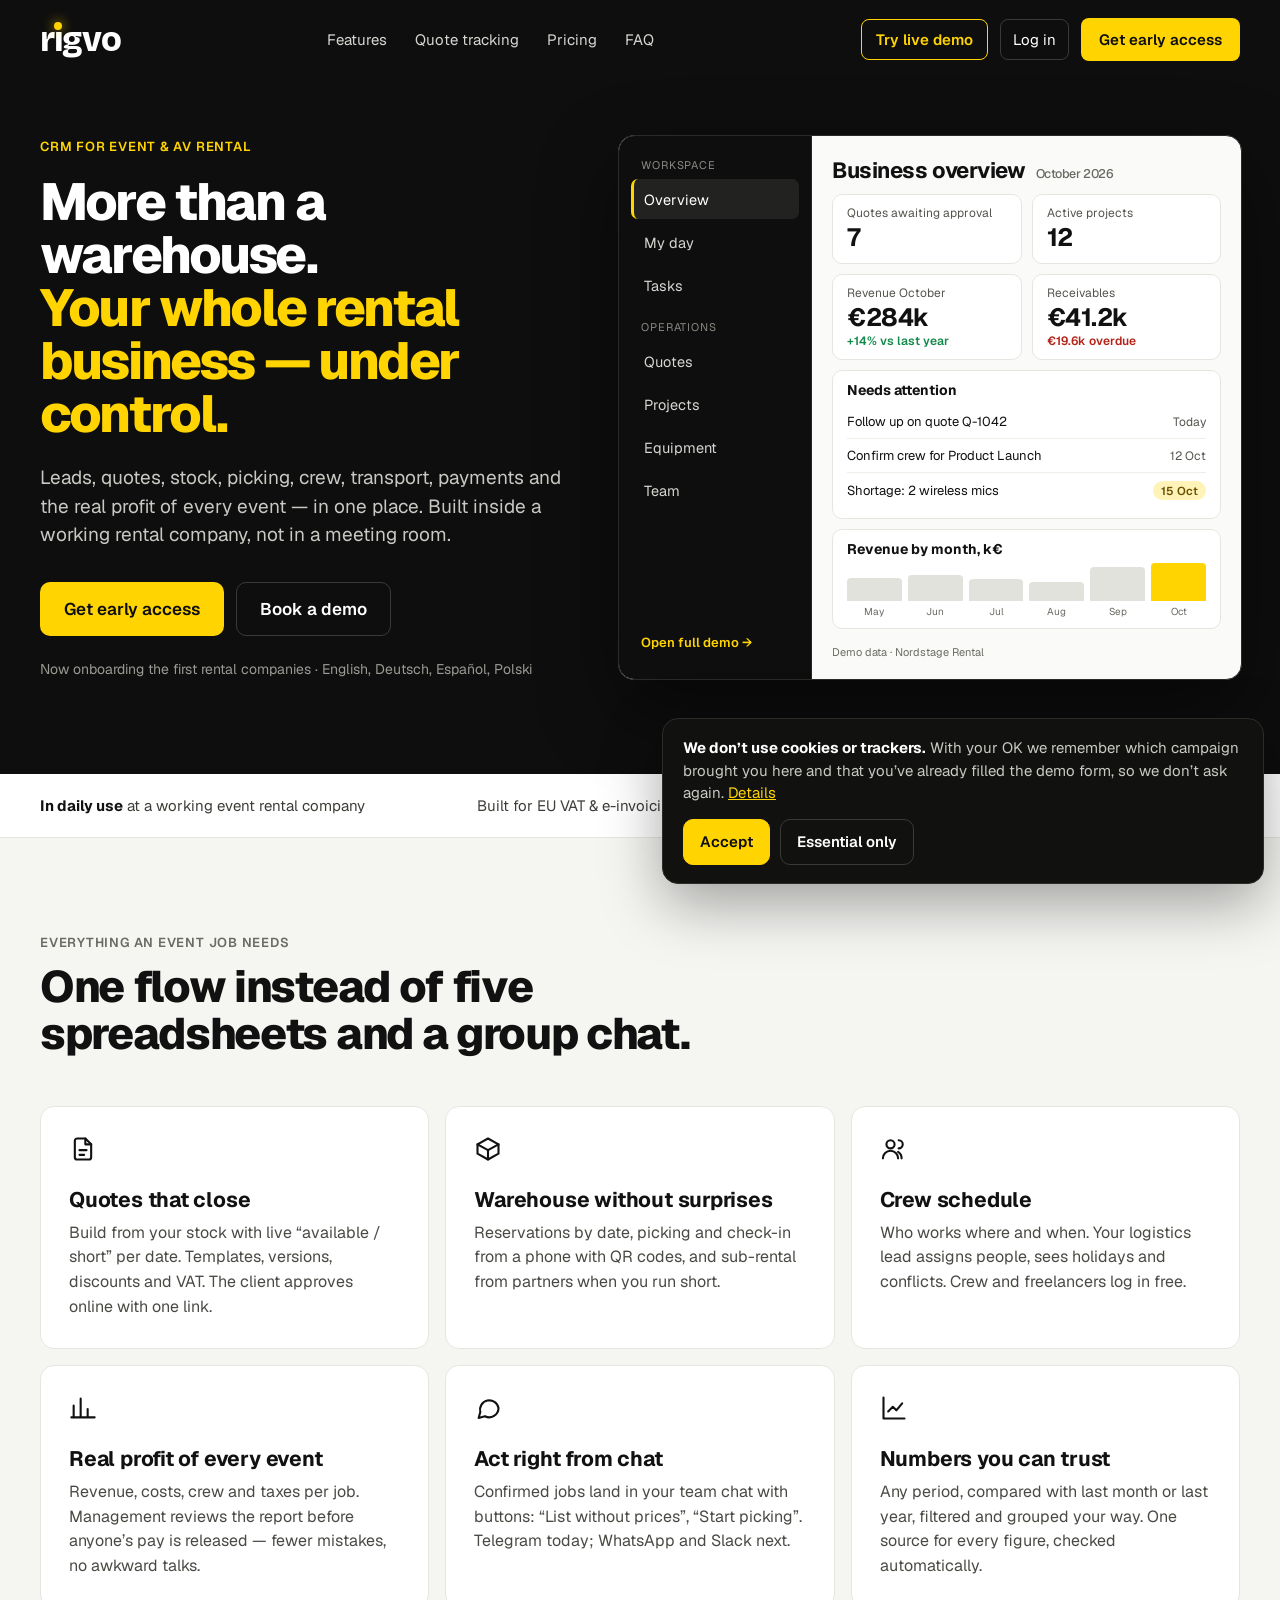
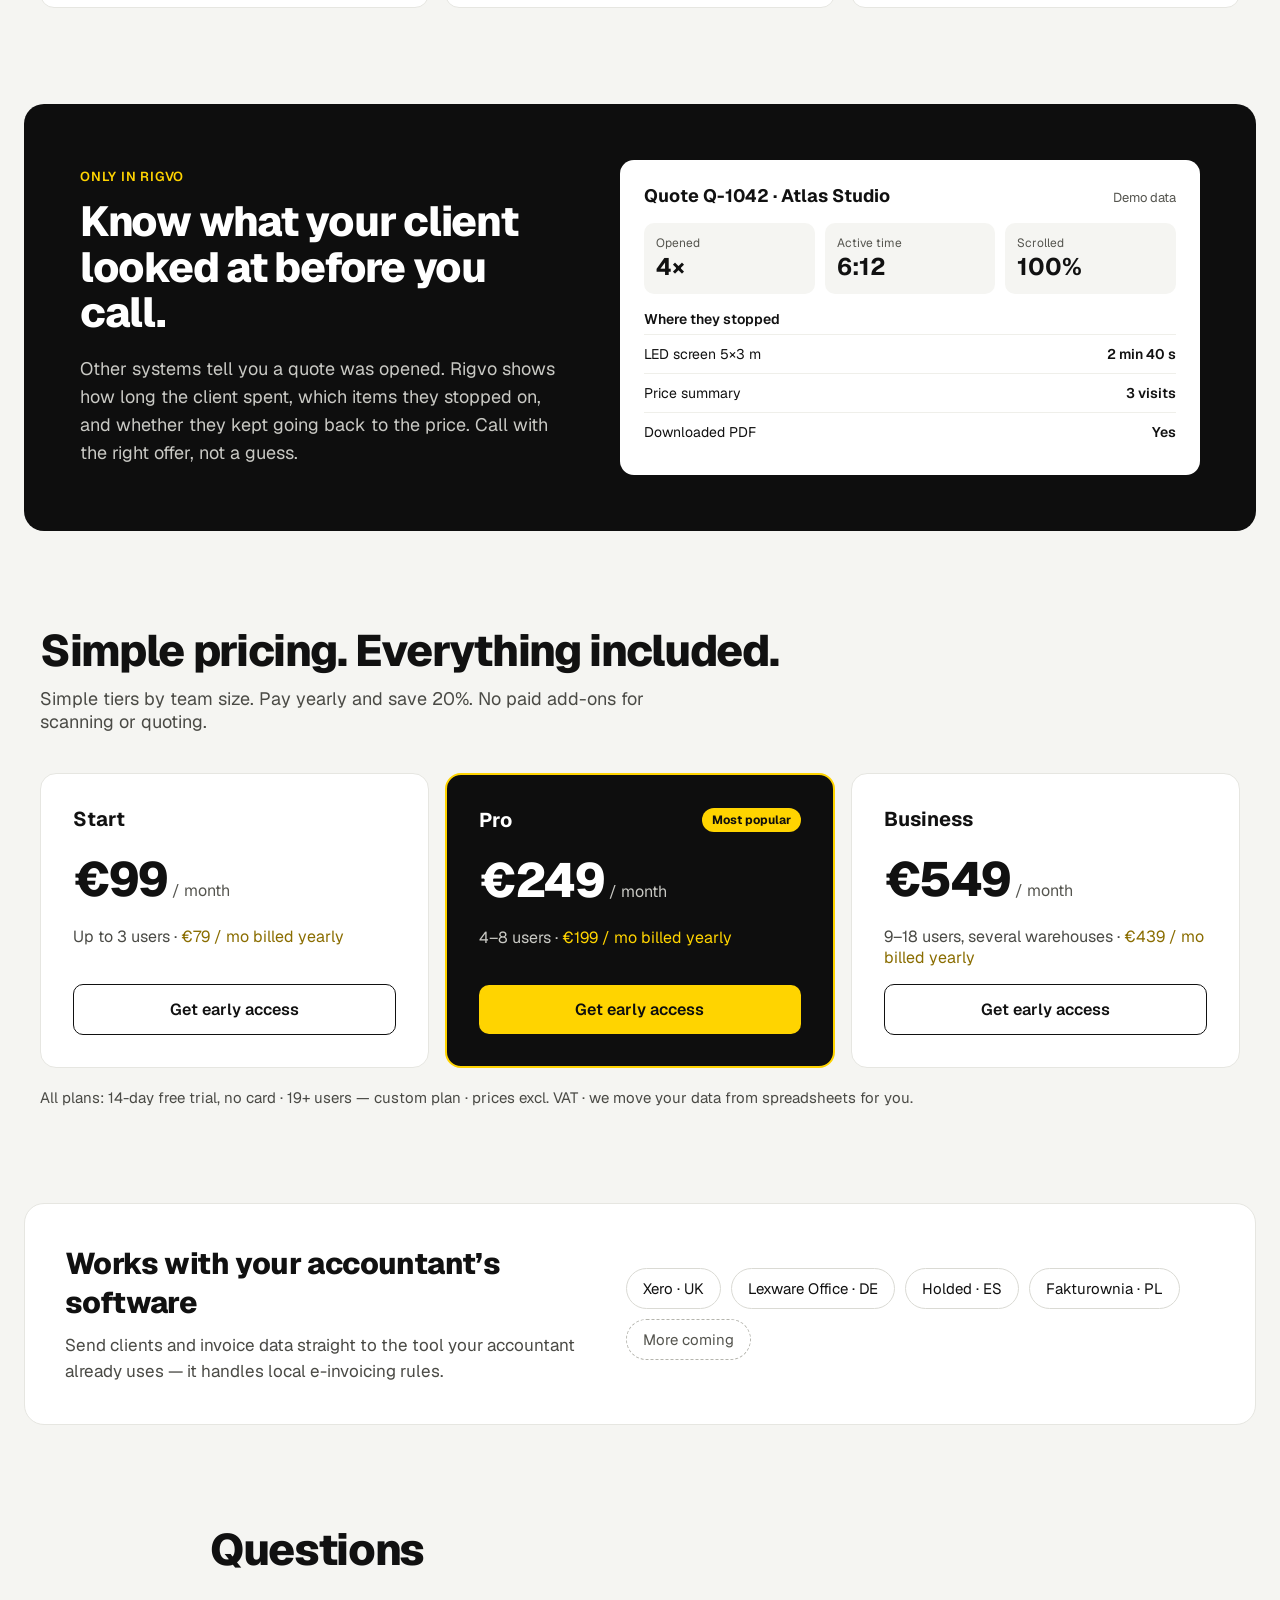
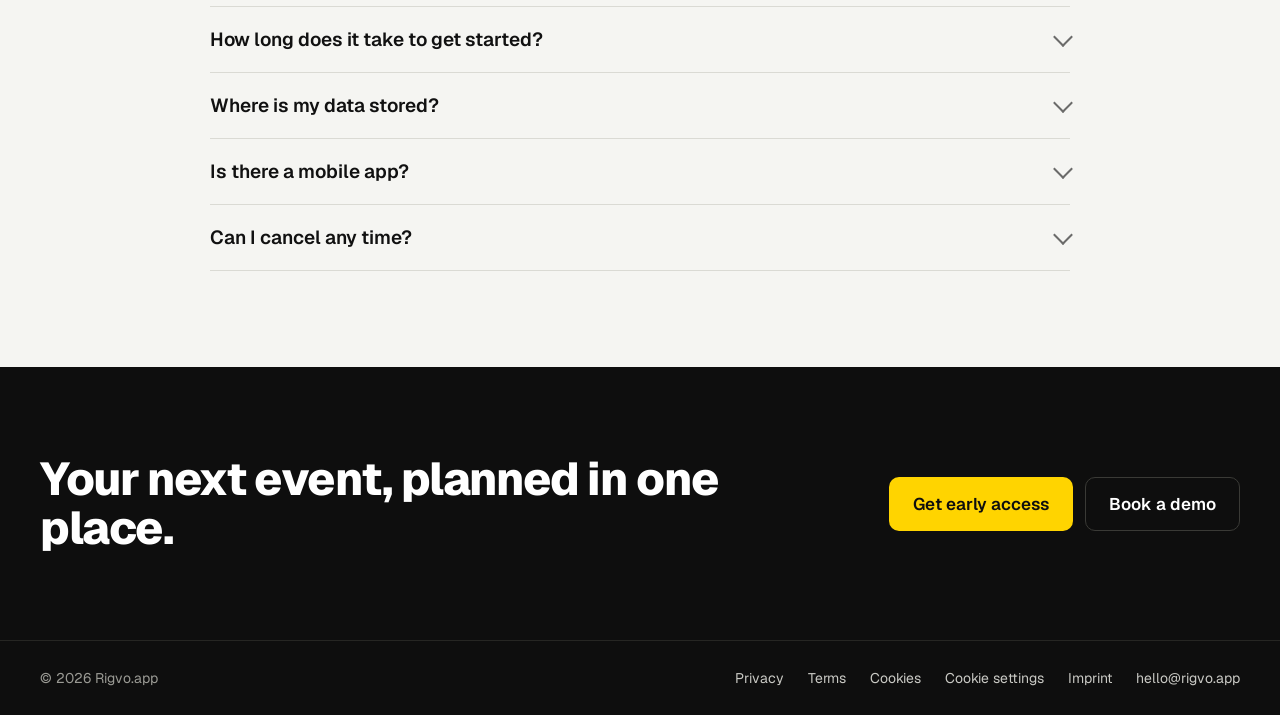
==== index.html @ 5f2023d7 "Demo gate with lead capture, internal sales CRM (/admin), cookie banner, Terms, Privacy, Cookie poli" ====
<!doctype html>
<html lang="en">
<head>
<meta charset="utf-8">
<meta name="viewport" content="width=device-width, initial-scale=1">
<title>Rigvo — more than a warehouse</title>
<link rel="icon" href="favicon.svg" type="image/svg+xml">
<link rel="stylesheet" href="brand.css">
<meta name="description" content="Rigvo — more than a warehouse. CRM for event &amp; AV rental: quotes, stock, picking, crew, transport and the real profit of every event.">
<meta property="og:title" content="Rigvo — more than a warehouse">
<meta property="og:description" content="CRM for event &amp; AV rental companies in Europe. EN · DE · ES · PL.">
<style>body{margin:0;background:#F5F5F2}a{color:#111}html{scroll-behavior:smooth}
@media (max-width:640px){h1{font-size:40px!important}h2{font-size:32px!important}#tracking>div{padding:28px!important}}</style>
<style>
.mk-wrap{flex:1 1 520px;min-width:0;position:relative;height:600px}
@media (min-width:1060px){.mk-wrap{height:auto}.mk-wrap .mk{position:absolute;inset:0}}
.mk{background:#FAFAF8;color:#111;border-radius:16px;overflow:hidden;display:flex;width:100%;height:100%;box-shadow:0 30px 80px rgba(0,0,0,.45);border:1px solid #2A2A27;font-size:14px}
.mk-side{background:#0E0E0E;color:#D6D6D2;width:168px;flex:0 0 168px;padding:18px 12px;display:flex;flex-direction:column;gap:3px;border-right:1px solid #262623}
.mk-h{font-size:11px;color:#8A8A84;letter-spacing:.08em;padding:12px 10px 4px}.mk-h:first-child{padding-top:4px}
.mk-side button{font:inherit;font-size:14.5px;text-align:left;background:none;color:#D6D6D2;border:0;border-left:3px solid transparent;border-radius:7px;padding:10px 10px;cursor:pointer;min-height:40px}
.mk-side button:hover{background:#1A1A18;color:#fff}
.mk-side button.on{background:#222220;color:#fff;border-left-color:#FFD400}
.mk-side button:focus-visible{outline:2px solid #FFD400;outline-offset:1px}
.mk-full{margin-top:auto;color:#FFD400;text-decoration:none;font-size:13px;font-weight:600;padding:10px}
.mk-main{flex:1 1 auto;min-width:0;padding:20px;overflow-y:auto;display:flex;flex-direction:column;gap:10px;animation:mkin .18s ease}
@keyframes mkin{from{opacity:.4;transform:translateY(3px)}to{opacity:1;transform:none}}
.mk-t{font-size:22px;font-weight:700;letter-spacing:-.02em;display:flex;align-items:baseline;gap:10px;flex-wrap:wrap}.mk-t small{font-size:12.5px;font-weight:500;color:#6A6A64}
.mk-g{display:grid;grid-template-columns:repeat(2,minmax(0,1fr));gap:10px}
.mk-c{background:#fff;border:1px solid #E6E6E1;border-radius:10px;padding:10px 14px}
.mk-k{font-size:12px;color:#55554F}.mk-v{font-size:25px;font-weight:700;letter-spacing:-.02em}.mk-d{font-size:12px;font-weight:600}.up{color:#138A4C}.dn{color:#B42318}
.mk-c h4{margin:0 0 6px;font-size:14px}
.mk-r{display:flex;justify-content:space-between;align-items:center;gap:10px;padding:8px 0;border-top:1px solid #EFEFEA;font-size:13px}.mk-r:first-of-type{border-top:0}
.mk-r .m{color:#55554F;font-size:12px}
.mk-p{display:inline-block;font-size:11.5px;font-weight:600;border-radius:999px;padding:2px 8px;white-space:nowrap}
.p-y{background:#FFF3B8;color:#6B5200}.p-g{background:#E3F5EA;color:#116B3B}.p-r{background:#FDE7E5;color:#A3241A}.p-b{background:#E7EEFC;color:#244BA6}.p-n{background:#EFEFEA;color:#4A4A45}
.mk-btn{font:inherit;font-size:12.5px;font-weight:600;border:1px solid #D2D2CB;background:#fff;border-radius:7px;padding:6px 10px;cursor:pointer;white-space:nowrap;min-height:32px}
.mk-btn.pri{background:#FFD400;border-color:#FFD400}.mk-btn.done{background:#E3F5EA;border-color:#BFE6CF;color:#116B3B;cursor:default}
.bar{height:6px;border-radius:6px;background:#EFEFEA;overflow:hidden;width:90px;flex:none}.bar i{display:block;height:100%;border-radius:6px}
.chart{display:flex;align-items:flex-end;gap:6px;height:52px;padding-top:2px}.chart div{flex:1;display:flex;flex-direction:column;align-items:center;gap:4px;font-size:10px;color:#6A6A64}.chart b{display:block;width:100%;border-radius:4px 4px 0 0;background:#E2E2DC}.chart div:last-child b{background:#FFD400}
.live{display:flex;gap:8px;align-items:center;background:#FFF8D6;border:1px solid #F0DA7A;border-radius:10px;padding:10px 12px;font-size:13px}.live i{width:8px;height:8px;border-radius:50%;background:#138A4C;flex:none;box-shadow:0 0 0 4px rgba(19,138,76,.15)}
.mk-note{margin-top:auto;font-size:11px;color:#6A6A64}
@media (max-width:640px){.mk-wrap{height:640px}.mk{flex-direction:column}.mk-side{width:auto;flex:none;flex-direction:row;overflow-x:auto;padding:10px;gap:4px;border-right:0;border-bottom:1px solid #262623}.mk-h{display:none}.mk-side button{flex:none;border-left:0;border-bottom:3px solid transparent;border-radius:7px}.mk-side button.on{border-bottom-color:#FFD400}.mk-full{margin:0;flex:none;align-self:center;white-space:nowrap}.mk-main{padding:16px}.mk-g{grid-template-columns:1fr 1fr}}
</style>
<style>
summary{list-style:none;display:flex;justify-content:space-between;align-items:center;gap:16px}
summary::-webkit-details-marker{display:none}
summary::after{content:"";flex:none;width:12px;height:12px;border-right:2px solid currentColor;border-bottom:2px solid currentColor;transform:translateY(-3px) rotate(45deg);transition:transform .26s cubic-bezier(.2,.8,.2,1);opacity:.6}
details[open]>summary::after{transform:translateY(2px) rotate(225deg)}
.dc{overflow:hidden}
@media (prefers-reduced-motion:reduce){summary::after{transition:none}}
</style>
</head>
<body>

<div style="font-family: 'Geist', system-ui, sans-serif; color: #111111; background: #F5F5F2; width: 100%">

<!-- NAV -->
<header style="background: #0E0E0E; color: #FFFFFF">
<div style="max-width: 1200px; margin: 0 auto; padding: 18px 24px; display: flex; flex-wrap: wrap; align-items: center; justify-content: space-between; gap: 16px">
<a href="#top" aria-label="Rigvo — home" style="display: flex; align-items: center; gap: 10px; color: #FFFFFF; text-decoration: none">
<span class="rv-logo" style="font-size: 34px" aria-label="Rigvo">r<span class="rv-i">ı<span class="rv-dot"></span></span>gvo</span>
</a>
<nav aria-label="Main" style="display: flex; flex-wrap: wrap; align-items: center; gap: 28px; font-size: 15px">
<a href="#features" style="color: #D6D6D2; text-decoration: none">Features</a>
<a href="#tracking" style="color: #D6D6D2; text-decoration: none">Quote tracking</a>
<a href="#pricing" style="color: #D6D6D2; text-decoration: none">Pricing</a>
<a href="#faq" style="color: #D6D6D2; text-decoration: none">FAQ</a>
</nav>
<div style="display: flex; align-items: center; gap: 12px">
<a href="demo.html" data-gate style="color: #FFD400; text-decoration: none; font-size: 15px; font-weight: 600; padding: 10px 14px; border: 1px solid #FFD400; border-radius: 8px">Try live demo</a>
<a href="login.html" style="color: #FFFFFF; text-decoration: none; font-size: 15px; padding: 10px 12px; border: 1px solid #3A3A36; border-radius: 8px">Log in</a>
<a href="signup.html" style="background: #FFD400; color: #0E0E0E; text-decoration: none; font-weight: 600; font-size: 15px; padding: 12px 18px; border-radius: 8px">Get early access</a>
</div>
</div>
</header>

<!-- HERO -->
<section id="top" style="background: #0E0E0E; color: #FFFFFF; padding: 56px 24px 96px">
<div style="max-width: 1200px; margin: 0 auto; display: flex; flex-wrap: wrap; gap: 56px; align-items: stretch">
<div style="flex: 1 1 420px; min-width: 0">
<p style="margin: 0 0 20px; display: inline-block; font-size: 13px; font-weight: 600; letter-spacing: 0.06em; text-transform: uppercase; color: #FFD400">CRM for event &amp; AV rental</p>
<h1 style="margin: 0 0 24px; font-size: clamp(38px, 5vw, 52px); line-height: 1.02; letter-spacing: -0.035em; font-weight: 800">More than a warehouse.<br><span style="color: #FFD400">Your whole rental business — under control.</span></h1>
<p style="margin: 0 0 32px; font-size: 19px; line-height: 1.5; color: #C9C9C4; max-width: 540px">Leads, quotes, stock, picking, crew, transport, payments and the real profit of every event — in one place. Built inside a working rental company, not in a meeting room.</p>
<div style="display: flex; flex-wrap: wrap; gap: 12px; margin-bottom: 24px">
<a href="signup.html" style="background: #FFD400; color: #0E0E0E; text-decoration: none; font-weight: 600; font-size: 17px; padding: 16px 24px; border-radius: 10px">Get early access</a>
<a href="#demo" data-modal="demo" style="color: #FFFFFF; text-decoration: none; font-weight: 600; font-size: 17px; padding: 15px 23px; border-radius: 10px; border: 1px solid #3A3A36">Book a demo</a>
</div>
<p style="margin: 0; font-size: 14px; color: #9A9A94">Now onboarding the first rental companies · English, Deutsch, Español, Polski</p>
</div>

<!-- product mockup (interactive mini demo) -->
<div class="mk-wrap">
<div class="mk" id="mk">
<nav class="mk-side" aria-label="Demo sections">
<div class="mk-h">WORKSPACE</div>
<button type="button" data-mk="overview" class="on">Overview</button>
<button type="button" data-mk="day">My day</button>
<button type="button" data-mk="tasks">Tasks</button>
<div class="mk-h">OPERATIONS</div>
<button type="button" data-mk="quotes">Quotes</button>
<button type="button" data-mk="projects">Projects</button>
<button type="button" data-mk="equipment">Equipment</button>
<button type="button" data-mk="team">Team</button>
<a class="mk-full" href="demo.html" data-gate>Open full demo →</a>
</nav>
<div class="mk-main" id="mkMain" aria-live="polite"></div>
</div>
</div>
</div>
</section>

<!-- PROOF STRIP -->
<section style="border-bottom: 1px solid #E6E6E1; background: #FFFFFF">
<div style="max-width: 1200px; margin: 0 auto; padding: 22px 24px; display: flex; flex-wrap: wrap; gap: 12px 40px; align-items: center; justify-content: space-between; font-size: 15px; color: #3D3D38">
<span><strong style="color: #111111">In daily use</strong> at a working event rental company</span>
<span>Built for EU VAT &amp; e-invoicing</span>
<span>GDPR-ready</span>
<span>Works on phone, tablet and desktop</span>
</div>
</section>

<!-- FEATURES -->
<section id="features" style="padding: 96px 24px">
<div style="max-width: 1200px; margin: 0 auto">
<p style="margin: 0 0 12px; font-size: 13px; font-weight: 600; letter-spacing: 0.06em; text-transform: uppercase; color: #6B6B64">Everything an event job needs</p>
<h2 style="margin: 0 0 48px; font-size: 44px; line-height: 1.08; letter-spacing: -0.03em; font-weight: 800; max-width: 760px">One flow instead of five spreadsheets and a group chat.</h2>
<div style="display: grid; grid-template-columns: repeat(auto-fit, minmax(300px, 1fr)); gap: 16px">

<div style="background: #FFFFFF; border: 1px solid #E6E6E1; border-radius: 14px; padding: 28px">
<svg width="28" height="28" viewBox="0 0 24 24" fill="none" stroke="#111111" stroke-width="1.8" stroke-linecap="round" stroke-linejoin="round" aria-hidden="true"><path d="M14 3H7a2 2 0 0 0-2 2v14a2 2 0 0 0 2 2h10a2 2 0 0 0 2-2V8z"></path><path d="M14 3v5h5"></path><path d="M9 13h6M9 17h4"></path></svg>
<h3 style="margin: 18px 0 8px; font-size: 21px; letter-spacing: -0.01em">Quotes that close</h3>
<p style="margin: 0; font-size: 16px; line-height: 1.55; color: #4A4A45">Build from your stock with live “available / short” per date. Templates, versions, discounts and VAT. The client approves online with one link.</p>
</div>

<div style="background: #FFFFFF; border: 1px solid #E6E6E1; border-radius: 14px; padding: 28px">
<svg width="28" height="28" viewBox="0 0 24 24" fill="none" stroke="#111111" stroke-width="1.8" stroke-linecap="round" stroke-linejoin="round" aria-hidden="true"><path d="M21 8l-9-5-9 5 9 5 9-5z"></path><path d="M3 8v8l9 5 9-5V8"></path><path d="M12 13v8"></path></svg>
<h3 style="margin: 18px 0 8px; font-size: 21px; letter-spacing: -0.01em">Warehouse without surprises</h3>
<p style="margin: 0; font-size: 16px; line-height: 1.55; color: #4A4A45">Reservations by date, picking and check-in from a phone with QR codes, and sub-rental from partners when you run short.</p>
</div>

<div style="background: #FFFFFF; border: 1px solid #E6E6E1; border-radius: 14px; padding: 28px">
<svg width="28" height="28" viewBox="0 0 24 24" fill="none" stroke="#111111" stroke-width="1.8" stroke-linecap="round" stroke-linejoin="round" aria-hidden="true"><circle cx="9" cy="8" r="3.5"></circle><path d="M2.5 20a6.5 6.5 0 0 1 13 0"></path><path d="M16 4.5a3.5 3.5 0 0 1 0 7M18.5 20a6.5 6.5 0 0 0-3-5.5"></path></svg>
<h3 style="margin: 18px 0 8px; font-size: 21px; letter-spacing: -0.01em">Crew schedule</h3>
<p style="margin: 0; font-size: 16px; line-height: 1.55; color: #4A4A45">Who works where and when. Your logistics lead assigns people, sees holidays and conflicts. Crew and freelancers log in free.</p>
</div>

<div style="background: #FFFFFF; border: 1px solid #E6E6E1; border-radius: 14px; padding: 28px">
<svg width="28" height="28" viewBox="0 0 24 24" fill="none" stroke="#111111" stroke-width="1.8" stroke-linecap="round" stroke-linejoin="round" aria-hidden="true"><path d="M4 20V10M10 20V4M16 20v-7M22 20H2"></path></svg>
<h3 style="margin: 18px 0 8px; font-size: 21px; letter-spacing: -0.01em">Real profit of every event</h3>
<p style="margin: 0; font-size: 16px; line-height: 1.55; color: #4A4A45">Revenue, costs, crew and taxes per job. Management reviews the report before anyone’s pay is released — fewer mistakes, no awkward talks.</p>
</div>

<div style="background: #FFFFFF; border: 1px solid #E6E6E1; border-radius: 14px; padding: 28px">
<svg width="28" height="28" viewBox="0 0 24 24" fill="none" stroke="#111111" stroke-width="1.8" stroke-linecap="round" stroke-linejoin="round" aria-hidden="true"><path d="M21 12a8 8 0 0 1-11.6 7.1L4 20.5l1.4-5A8 8 0 1 1 21 12z"></path></svg>
<h3 style="margin: 18px 0 8px; font-size: 21px; letter-spacing: -0.01em">Act right from chat</h3>
<p style="margin: 0; font-size: 16px; line-height: 1.55; color: #4A4A45">Confirmed jobs land in your team chat with buttons: “List without prices”, “Start picking”. Telegram today; WhatsApp and Slack next.</p>
</div>

<div style="background: #FFFFFF; border: 1px solid #E6E6E1; border-radius: 14px; padding: 28px">
<svg width="28" height="28" viewBox="0 0 24 24" fill="none" stroke="#111111" stroke-width="1.8" stroke-linecap="round" stroke-linejoin="round" aria-hidden="true"><path d="M3 3v18h18"></path><path d="M7 15l4-4 3 3 5-6"></path></svg>
<h3 style="margin: 18px 0 8px; font-size: 21px; letter-spacing: -0.01em">Numbers you can trust</h3>
<p style="margin: 0; font-size: 16px; line-height: 1.55; color: #4A4A45">Any period, compared with last month or last year, filtered and grouped your way. One source for every figure, checked automatically.</p>
</div>

</div>
</div>
</section>

<!-- TRACKING SPOTLIGHT -->
<section id="tracking" style="padding: 0 24px 96px">
<div style="max-width: 1200px; margin: 0 auto; background: #0E0E0E; color: #FFFFFF; border-radius: 20px; padding: 56px; display: flex; flex-wrap: wrap; gap: 48px; align-items: center">
<div style="flex: 1 1 380px; min-width: 0">
<p style="margin: 0 0 14px; font-size: 13px; font-weight: 600; letter-spacing: 0.06em; text-transform: uppercase; color: #FFD400">Only in Rigvo</p>
<h2 style="margin: 0 0 20px; font-size: 42px; line-height: 1.08; letter-spacing: -0.03em; font-weight: 800">Know what your client looked at before you call.</h2>
<p style="margin: 0; font-size: 18px; line-height: 1.55; color: #C9C9C4">Other systems tell you a quote was opened. Rigvo shows how long the client spent, which items they stopped on, and whether they kept going back to the price. Call with the right offer, not a guess.</p>
</div>
<div style="flex: 1 1 420px; min-width: 0; background: #FFFFFF; color: #111111; border-radius: 14px; padding: 24px">
<div style="display: flex; justify-content: space-between; align-items: baseline; gap: 12px; margin-bottom: 16px; flex-wrap: wrap">
<div style="font-weight: 700; font-size: 18px">Quote Q-1042 · Atlas Studio</div>
<div style="font-size: 13px; color: #55554F">Demo data</div>
</div>
<div style="display: grid; grid-template-columns: repeat(3, minmax(0, 1fr)); gap: 10px; margin-bottom: 16px">
<div style="background: #F5F5F2; border-radius: 10px; padding: 12px"><div style="font-size: 12px; color: #55554F">Opened</div><div style="font-size: 24px; font-weight: 700">4×</div></div>
<div style="background: #F5F5F2; border-radius: 10px; padding: 12px"><div style="font-size: 12px; color: #55554F">Active time</div><div style="font-size: 24px; font-weight: 700">6:12</div></div>
<div style="background: #F5F5F2; border-radius: 10px; padding: 12px"><div style="font-size: 12px; color: #55554F">Scrolled</div><div style="font-size: 24px; font-weight: 700">100%</div></div>
</div>
<div style="font-size: 14px; font-weight: 600; margin-bottom: 6px">Where they stopped</div>
<div style="display: flex; justify-content: space-between; gap: 8px; padding: 10px 0; border-top: 1px solid #EFEFEA; font-size: 14px"><span>LED screen 5×3 m</span><span style="font-weight: 600">2 min 40 s</span></div>
<div style="display: flex; justify-content: space-between; gap: 8px; padding: 10px 0; border-top: 1px solid #EFEFEA; font-size: 14px"><span>Price summary</span><span style="font-weight: 600">3 visits</span></div>
<div style="display: flex; justify-content: space-between; gap: 8px; padding: 10px 0; border-top: 1px solid #EFEFEA; font-size: 14px"><span>Downloaded PDF</span><span style="font-weight: 600">Yes</span></div>
</div>
</div>
</section>

<!-- PRICING -->
<section id="pricing" style="padding: 0 24px 96px">
<div style="max-width: 1200px; margin: 0 auto">
<h2 style="margin: 0 0 12px; font-size: 44px; line-height: 1.08; letter-spacing: -0.03em; font-weight: 800">Simple pricing. Everything included.</h2>
<p style="margin: 0 0 40px; font-size: 18px; color: #4A4A45; max-width: 680px">Simple tiers by team size. Pay yearly and save 20%. No paid add-ons for scanning or quoting.</p>
<div style="display: grid; grid-template-columns: repeat(auto-fit, minmax(280px, 1fr)); gap: 16px">

<div style="background: #FFFFFF; border: 1px solid #E6E6E1; border-radius: 16px; padding: 32px; display: flex; flex-direction: column; gap: 16px">
<div style="font-weight: 700; font-size: 20px">Start</div>
<div><span style="font-size: 48px; font-weight: 800; letter-spacing: -0.03em">€99</span><span style="color: #55554F"> / month</span></div>
<div style="color: #4A4A45; font-size: 16px">Up to 3 users · <span style="color:#8A6D00">€79 / mo billed yearly</span></div>
<a href="signup.html?plan=start" style="margin-top: auto; text-align: center; text-decoration: none; font-weight: 600; padding: 14px; border-radius: 10px; border: 1px solid #111111; color: #111111">Get early access</a>
</div>

<div style="background: #0E0E0E; color: #FFFFFF; border-radius: 16px; padding: 32px; display: flex; flex-direction: column; gap: 16px; border: 2px solid #FFD400">
<div style="display: flex; justify-content: space-between; align-items: center; gap: 8px"><span style="font-weight: 700; font-size: 20px">Pro</span><span style="background: #FFD400; color: #0E0E0E; font-size: 12px; font-weight: 700; padding: 4px 10px; border-radius: 999px">Most popular</span></div>
<div><span style="font-size: 48px; font-weight: 800; letter-spacing: -0.03em">€249</span><span style="color: #C9C9C4"> / month</span></div>
<div style="color: #C9C9C4; font-size: 16px">4–8 users · <span style="color:#FFD400">€199 / mo billed yearly</span></div>
<a href="signup.html?plan=pro" style="margin-top: auto; text-align: center; text-decoration: none; font-weight: 600; padding: 14px; border-radius: 10px; background: #FFD400; color: #0E0E0E">Get early access</a>
</div>

<div style="background: #FFFFFF; border: 1px solid #E6E6E1; border-radius: 16px; padding: 32px; display: flex; flex-direction: column; gap: 16px">
<div style="font-weight: 700; font-size: 20px">Business</div>
<div><span style="font-size: 48px; font-weight: 800; letter-spacing: -0.03em">€549</span><span style="color: #55554F"> / month</span></div>
<div style="color: #4A4A45; font-size: 16px">9–18 users, several warehouses · <span style="color:#8A6D00">€439 / mo billed yearly</span></div>
<a href="signup.html?plan=business" style="margin-top: auto; text-align: center; text-decoration: none; font-weight: 600; padding: 14px; border-radius: 10px; border: 1px solid #111111; color: #111111">Get early access</a>
</div>

</div>
<p style="margin: 20px 0 0; font-size: 15px; color: #4A4A45">All plans: 14-day free trial, no card · 19+ users — custom plan · prices excl. VAT · we move your data from spreadsheets for you.</p>
</div>
</section>

<!-- INTEGRATIONS -->
<section style="padding: 0 24px 96px">
<div style="max-width: 1200px; margin: 0 auto; background: #FFFFFF; border: 1px solid #E6E6E1; border-radius: 20px; padding: 40px; display: flex; flex-wrap: wrap; gap: 32px; align-items: center; justify-content: space-between">
<div style="flex: 1 1 360px; min-width: 0">
<h2 style="margin: 0 0 10px; font-size: 30px; letter-spacing: -0.02em; font-weight: 800">Works with your accountant’s software</h2>
<p style="margin: 0; font-size: 17px; line-height: 1.55; color: #4A4A45">Send clients and invoice data straight to the tool your accountant already uses — it handles local e-invoicing rules.</p>
</div>
<div style="flex: 1 1 420px; min-width: 0; display: flex; flex-wrap: wrap; gap: 10px">
<span style="border: 1px solid #DADAD4; border-radius: 999px; padding: 10px 16px; font-size: 15px">Xero · UK</span>
<span style="border: 1px solid #DADAD4; border-radius: 999px; padding: 10px 16px; font-size: 15px">Lexware Office · DE</span>
<span style="border: 1px solid #DADAD4; border-radius: 999px; padding: 10px 16px; font-size: 15px">Holded · ES</span>
<span style="border: 1px solid #DADAD4; border-radius: 999px; padding: 10px 16px; font-size: 15px">Fakturownia · PL</span>
<span style="border: 1px dashed #B5B5AE; border-radius: 999px; padding: 10px 16px; font-size: 15px; color: #55554F">More coming</span>
</div>
</div>
</section>

<!-- FAQ -->
<section id="faq" style="padding: 0 24px 96px">
<div style="max-width: 860px; margin: 0 auto">
<h2 style="margin: 0 0 28px; font-size: 44px; letter-spacing: -0.03em; font-weight: 800">Questions</h2>
<details style="border-top: 1px solid #DADAD4; padding: 20px 0">
<summary style="font-size: 19px; font-weight: 600; cursor: pointer">How long does it take to get started?</summary>
<p style="margin: 12px 0 0; font-size: 17px; line-height: 1.55; color: #4A4A45">You can send your first quote on day one. Send us your stock list and clients in Excel and we import them for you.</p>
</details>
<details style="border-top: 1px solid #DADAD4; padding: 20px 0">
<summary style="font-size: 19px; font-weight: 600; cursor: pointer">Where is my data stored?</summary>
<p style="margin: 12px 0 0; font-size: 17px; line-height: 1.55; color: #4A4A45">In the European Union (Frankfurt), with daily backups. Prices and client details are visible only to the right people — enforced by the database, not just the screen.</p>
</details>
<details style="border-top: 1px solid #DADAD4; padding: 20px 0">
<summary style="font-size: 19px; font-weight: 600; cursor: pointer">Is there a mobile app?</summary>
<p style="margin: 12px 0 0; font-size: 17px; line-height: 1.55; color: #4A4A45">Rigvo works in any phone browser today, including QR picking in the warehouse. Apps for iPhone and Android are on the way.</p>
</details>
<details style="border-top: 1px solid #DADAD4; border-bottom: 1px solid #DADAD4; padding: 20px 0">
<summary style="font-size: 19px; font-weight: 600; cursor: pointer">Can I cancel any time?</summary>
<p style="margin: 12px 0 0; font-size: 17px; line-height: 1.55; color: #4A4A45">Yes. Monthly plans, no contract, and you can export all your data whenever you like.</p>
</details>
</div>
</section>

<!-- FINAL CTA -->
<section id="cta" style="background: #0E0E0E; color: #FFFFFF; padding: 88px 24px">
<div style="max-width: 1200px; margin: 0 auto; display: flex; flex-wrap: wrap; gap: 32px; align-items: center; justify-content: space-between">
<h2 style="margin: 0; font-size: 46px; line-height: 1.05; letter-spacing: -0.03em; font-weight: 800; max-width: 680px">Your next event, planned in one place.</h2>
<div style="display: flex; flex-wrap: wrap; gap: 12px">
<a href="signup.html" style="background: #FFD400; color: #0E0E0E; text-decoration: none; font-weight: 600; font-size: 17px; padding: 16px 24px; border-radius: 10px">Get early access</a>
<a href="#demo" data-modal="demo" style="color: #FFFFFF; text-decoration: none; font-weight: 600; font-size: 17px; padding: 15px 23px; border-radius: 10px; border: 1px solid #3A3A36">Book a demo</a>
</div>
</div>
</section>

<!-- FOOTER -->
<footer style="background: #0E0E0E; color: #9A9A94; border-top: 1px solid #262623">
<div style="max-width: 1200px; margin: 0 auto; padding: 28px 24px; display: flex; flex-wrap: wrap; gap: 16px 32px; justify-content: space-between; font-size: 14px">
<span>© 2026 Rigvo.app</span>
<div style="display: flex; flex-wrap: wrap; gap: 24px">
<a href="privacy.html" style="color: #C9C9C4; text-decoration: none">Privacy</a>
<a href="terms.html" style="color: #C9C9C4; text-decoration: none">Terms</a>
<a href="cookies.html" style="color: #C9C9C4; text-decoration: none">Cookies</a>
<a href="#" data-cookie-settings style="color: #C9C9C4; text-decoration: none">Cookie settings</a>
<a href="imprint.html" style="color: #C9C9C4; text-decoration: none">Imprint</a>
<a href="mailto:hello@rigvo.app" style="color: #C9C9C4; text-decoration: none">hello@rigvo.app</a>
</div>
</div>
</footer>

</div>

<div id="modal" role="dialog" aria-modal="true" aria-labelledby="mtitle" style="display:none;position:fixed;inset:0;background:rgba(0,0,0,.6);z-index:50;align-items:center;justify-content:center;padding:16px">
<form id="mform" style="background:#fff;border-radius:16px;padding:32px;width:100%;max-width:440px;display:flex;flex-direction:column;gap:14px;font-family:Geist,system-ui,sans-serif">
<div style="display:flex;justify-content:space-between;align-items:center"><h3 id="mtitle" style="margin:0;font-size:24px;letter-spacing:-.02em">Book a demo</h3><button type="button" id="mclose" aria-label="Close" style="font:inherit;font-size:24px;background:none;border:0;cursor:pointer;width:44px;height:44px">×</button></div>
<p id="msub" style="margin:0;color:#4A4A45">A 30-minute call with a walkthrough on your own stock list.</p>
<label style="display:flex;flex-direction:column;gap:6px;font-size:14px;font-weight:600">Company<input required name="c" style="font:inherit;font-weight:400;padding:12px;border:1px solid #CFCFC8;border-radius:8px"></label>
<label style="display:flex;flex-direction:column;gap:6px;font-size:14px;font-weight:600">Work email<input required type="email" name="e" style="font:inherit;font-weight:400;padding:12px;border:1px solid #CFCFC8;border-radius:8px"></label>
<label style="display:flex;flex-direction:column;gap:6px;font-size:14px;font-weight:600">Country<select name="k" style="font:inherit;font-weight:400;padding:12px;border:1px solid #CFCFC8;border-radius:8px"><option>Germany</option><option>Poland</option><option>Spain</option><option>United Kingdom</option><option>Other</option></select></label>
<button type="submit" style="font:inherit;font-weight:600;font-size:16px;background:#FFD400;color:#0E0E0E;border:0;border-radius:10px;padding:14px;cursor:pointer">Create workspace</button>
<p id="mok" role="status" style="display:none;margin:0;padding:12px;background:#F5F5F2;border-radius:8px">Thanks! We’ll reply within one business day.</p>
</form></div>
<script>
const M=document.getElementById('modal'),T=document.getElementById('mtitle'),S=document.getElementById('msub'),B=document.querySelector('#mform button[type=submit]'),OK=document.getElementById('mok');
document.querySelectorAll('[data-modal]').forEach(a=>a.addEventListener('click',e=>{e.preventDefault();const d=a.dataset.modal==='demo';T.textContent=d?'Book a demo':'Start your free trial';S.textContent=d?'A 30-minute call with a walkthrough on your own stock list.':'30 days, no card required.';B.textContent=d?'Request a demo':'Create workspace';OK.style.display='none';M.style.display='flex';M.animate([{opacity:0},{opacity:1}],{duration:180});M.firstElementChild.animate([{opacity:0,transform:'translateY(10px)'},{opacity:1,transform:'none'}],{duration:240,easing:'cubic-bezier(.2,.8,.2,1)'});M.querySelector('input').focus()}));
document.getElementById('mclose').onclick=()=>M.style.display='none';
M.addEventListener('click',e=>{if(e.target===M)M.style.display='none'});
addEventListener('keydown',e=>{if(e.key==='Escape')M.style.display='none'});
document.getElementById('mform').addEventListener('submit',async e=>{e.preventDefault();const f=new FormData(e.target);B.disabled=true;try{await sendLead('demo_call',{company:f.get('c'),email:f.get('e'),country:f.get('k'),consent_text:'Demo call request'});OK.style.display='block'}catch(x){OK.textContent='Could not send — please email hello@rigvo.app';OK.style.display='block'}B.disabled=false});
document.querySelectorAll('a[href^="#"]:not([data-modal])').forEach(a=>a.addEventListener('click',e=>{const t=document.querySelector(a.getAttribute('href'));if(t){e.preventDefault();t.scrollIntoView({behavior:'smooth'})}}));
</script>
<script>
(function(){
const P=(t,c)=>`<span class="mk-p ${c}">${t}</span>`;
const R=(a,b)=>`<div class="mk-r">${a}${b}</div>`;
const L=(t,m)=>`<span>${t}${m?`<br><span class="m">${m}</span>`:''}</span>`;
const bar=(v,c)=>`<span class="bar"><i style="width:${v}%;background:${c}"></i></span>`;
const S={
overview:()=>`<div class="mk-t">Business overview <small>October 2026</small></div>
<div class="mk-g"><div class="mk-c"><div class="mk-k">Quotes awaiting approval</div><div class="mk-v">7</div></div><div class="mk-c"><div class="mk-k">Active projects</div><div class="mk-v">12</div></div>
<div class="mk-c"><div class="mk-k">Revenue October</div><div class="mk-v">€284k</div><div class="mk-d up">+14% vs last year</div></div><div class="mk-c"><div class="mk-k">Receivables</div><div class="mk-v">€41.2k</div><div class="mk-d dn">€19.6k overdue</div></div></div>
<div class="mk-c"><h4>Needs attention</h4>${R(L('Follow up on quote Q-1042'),'<span class="m">Today</span>')}${R(L('Confirm crew for Product Launch'),'<span class="m">12 Oct</span>')}${R(L('Shortage: 2 wireless mics'),P('15 Oct','p-y'))}</div>
<div class="mk-c"><h4>Revenue by month, k€</h4><div class="chart">${[[172,'May'],[198,'Jun'],[164,'Jul'],[143,'Aug'],[251,'Sep'],[284,'Oct']].map(x=>`<div><b style="height:${Math.round(x[0]/284*38)}px"></b>${x[1]}</div>`).join('')}</div></div>`,
day:()=>`<div class="mk-t">My day <small>4 actions · 2 need you now</small></div>
<div class="mk-c">${R(L('Approve quote Q-1032 · Nordlicht','12% discount above limit · Jonas'),'<button type="button" class="mk-btn pri" data-done="Approved ✓">Approve</button>')}
${R(L('Call Atlas Studio','opened quote Q-1031 four times'),'<button type="button" class="mk-btn" data-done="Called ✓">Call</button>')}
${R(L('Finish picking · Partner Forum','18 of 24 · leaves 07:30'),'<button type="button" class="mk-btn" data-go="equipment">Open</button>')}
${R(L('Assign technicians · Product launch','2 roles open · tomorrow 09:00'),'<button type="button" class="mk-btn" data-go="team">Assign</button>')}</div>
<div class="live"><i></i>Atlas Studio is viewing your quote right now — 3 min on the LED wall.</div>`,
tasks:()=>`<div class="mk-t">Tasks <small>34 open · 87% on time</small></div>
<div class="mk-c">${[['Find replacement for 2 wireless mics','Robert · today','Critical','p-r'],['Send final invoice · Nordlicht Events','Marek · today','High','p-y'],['Update LED screen price list','Anna · Fri','Medium','p-n'],['Fix event report · Live stream','Jonas · overdue 1 day','High','p-y'],['Book hotel for crew · Summit','Emma · 10 Oct','Low','p-n']].map(t=>R(L(t[0],t[1]),P(t[2],t[3]))).join('')}</div>`,
quotes:()=>`<div class="mk-t">Quotes <small>October: 63 · €480k · win rate 41%</small></div>
<div class="live"><i></i>Atlas Studio opened Q-1031 just now (4th time).</div>
<div class="mk-c">${[['Q-1031 · Atlas Studio','Partner Forum · 18 Oct','€22,182','Viewed 4×','p-b'],['Q-1032 · Nordlicht Events','Conference · 24 Oct','€16,900','Needs approval','p-y'],['Q-1030 · Kite Media','Product launch · 14 Oct','€8,450','Approved','p-g'],['Q-1029 · Vistula Congress','Congress, 3 halls · 30 Oct','€31,200','Draft','p-n']].map(q=>R(L(q[0],q[1]),`<span style="display:flex;gap:8px;align-items:center"><b>${q[2]}</b>${P(q[3],q[4])}</span>`)).join('')}</div>`,
projects:()=>`<div class="mk-t">Projects <small>this week · readiness</small></div>
<div class="mk-c">${[['Partner Forum','08 Oct · Spreehalle, Hall 2',75,'#E8890C','3/4'],['Conference','09 Oct · Kranhaus Loft',50,'#E8890C','2/4'],['Product launch','09 Oct · Nordhafen Studio',25,'#D92D20','1/4'],['Summit','10 Oct · Spreehalle, Main hall',75,'#E8890C','3/4'],['Live stream','11 Oct · Nordstage studio',100,'#12A150','4/4']].map(p=>R(L(p[0],p[1]),`<span style="display:flex;gap:10px;align-items:center">${bar(p[2],p[3])}<b style="width:28px;text-align:right">${p[4]}</b></span>`)).join('')}</div>
<div class="mk-c"><h4>Real profit · Partner Forum</h4>${R(L('Rental & services'),'<b>€22,182</b>')}${R(L('Crew, transport, sub-rental'),'<b>−€9,240</b>')}${R(L('Net profit'),'<b class="up">€12,942 · 58%</b>')}</div>`,
equipment:()=>`<div class="mk-t">Equipment <small>availability on 08 Oct</small></div>
<div class="mk-c">${[['Wireless mic Shure ULXD','Sound',22,24,P('2 short','p-r')],['Line array L-Acoustics Kara','Sound',16,16,P('All available','p-g')],['Moving head Robe MegaPointe','Lighting',24,30,P('6 on events','p-b')],['LED panel P2.6','LED',120,144,P('24 on events','p-b')],['Mixing desk Yamaha CL5','Sound',2,3,P('1 in repair','p-y')]].map(e=>R(L(e[0],e[1]+' · '+e[2]+' of '+e[3]+' free'),e[4])).join('')}</div>
<div class="mk-c">${R(L('Picking · Partner Forum','scanned by QR · 18 of 24'),`<span style="display:flex;gap:10px;align-items:center">${bar(75,'#FFD400')}<button type="button" class="mk-btn" data-done="Sub-rent requested ✓">Sub-rent 2 mics</button></span>`)}</div>`,
team:()=>`<div class="mk-t">Team <small>today · utilisation 78%</small></div>
<div class="mk-c">${[['Daniel Wolf','Sound · Partner Forum','On site','p-g'],['Ivan Horák','Lighting · Partner Forum','On site','p-g'],['Olek Kowalski','LED · Conference set-up','From 14:00','p-b'],['Lukas Braun','Driver · VW Crafter 07:30','On the road','p-b'],['Paul Richter','Driver','Free','p-n']].map(t=>R(L(t[0],t[1]),P(t[2],t[3]))).join('')}</div>
<div class="mk-c">${R(L('Product launch · 2 roles open','Sound tech, Lighting tech · tomorrow 09:00'),'<button type="button" class="mk-btn pri" data-done="Assigned ✓">Auto-assign</button>')}</div>`};
const main=document.getElementById('mkMain'),side=document.querySelector('.mk-side');
function show(k){main.innerHTML=S[k]()+'<div class="mk-note">Demo data · Nordstage Rental</div>';main.style.animation='none';main.offsetHeight;main.style.animation='';side.querySelectorAll('button[data-mk]').forEach(b=>{const on=b.dataset.mk===k;b.classList.toggle('on',on);b.setAttribute('aria-pressed',on)})}
side.addEventListener('click',e=>{const b=e.target.closest('button[data-mk]');if(b)show(b.dataset.mk)});
main.addEventListener('click',e=>{const g=e.target.closest('[data-go]');if(g){show(g.dataset.go);return}const d=e.target.closest('[data-done]');if(d&&!d.classList.contains('done')){d.textContent=d.dataset.done;d.classList.add('done');d.classList.remove('pri')}});
show('overview');
})();
</script>
<script>
/* Rigvo rule: everything that expands/collapses does it smoothly */
(function(){const reduce=matchMedia('(prefers-reduced-motion: reduce)').matches;
document.querySelectorAll('details').forEach(d=>{const s=d.querySelector('summary');const c=document.createElement('div');c.className='dc';while(s.nextSibling)c.appendChild(s.nextSibling);d.appendChild(c);
 s.addEventListener('click',e=>{e.preventDefault();if(d._busy)return;const opt={duration:reduce?0:280,easing:'cubic-bezier(.2,.8,.2,1)'};
  if(!d.open){d.open=true;const h=c.scrollHeight;d._busy=1;c.animate([{height:'0px',opacity:0},{height:h+'px',opacity:1}],opt).onfinish=()=>{d._busy=0}}
  else{const h=c.scrollHeight;d._busy=1;c.animate([{height:h+'px',opacity:1},{height:'0px',opacity:0}],opt).onfinish=()=>{d.open=false;d._busy=0}}})})})();
</script>
<script src="consent.js"></script>
<script src="lead.js"></script>
<div id="gate" role="dialog" aria-modal="true" aria-labelledby="gtitle" hidden>
<form id="gform" novalidate>
<button type="button" class="gx" id="gclose" aria-label="Close">×</button>
<p class="gk">Live demo · sample rental company</p>
<h3 id="gtitle">See Rigvo on a real-looking business</h3>
<p class="gs">Quotes, stock, picking, crew and profit — click through everything. Takes 10 seconds to open.</p>
<label>Your name<input name="name" autocomplete="name" required></label>
<label>Work email<input name="email" type="email" inputmode="email" autocomplete="email" required></label>
<label><span style="font-weight:600;color:inherit">Company <span>(optional)</span></span><input name="company" autocomplete="organization"></label>
<input name="website" tabindex="-1" autocomplete="off" aria-hidden="true" class="hp">
<label class="gc"><input type="checkbox" name="opt"> Send me Rigvo product news (about once a month). Unsubscribe anytime.</label>
<p class="gerr" id="gerr" role="alert"></p>
<button type="submit" class="gb" id="gbtn">Upgrade your project →</button>
<p class="gl">We use your email to follow up on the demo. <a href="privacy.html">Privacy Policy</a> · <a href="terms.html">Terms</a></p>
</form>
</div>
<style>
#gate{position:fixed;inset:0;z-index:120;background:rgba(0,0,0,.62);display:flex;align-items:center;justify-content:center;padding:16px}
#gate[hidden]{display:none}
#gform{position:relative;background:#FFFFFF;color:#111110;border-radius:18px;padding:32px;width:100%;max-width:440px;display:flex;flex-direction:column;gap:14px;font-family:Geist,system-ui,sans-serif;max-height:calc(100vh - 32px);overflow:auto}
#gform .gk{margin:0;font-size:12.5px;font-weight:700;letter-spacing:.06em;text-transform:uppercase;color:#8A6D00}
#gform h3{margin:0;font-size:26px;line-height:1.15;letter-spacing:-.025em}
#gform .gs{margin:0;color:#4A4A45;font-size:15.5px}
#gform label{display:flex;flex-direction:column;gap:6px;font-size:14px;font-weight:600}
#gform label span{font-weight:400;color:#6A6A64}
#gform input:not([type=checkbox]){box-sizing:border-box;width:100%;font:inherit;font-size:16px;font-weight:400;padding:12px 13px;border:1px solid #CFCFC8;border-radius:10px;min-height:48px;outline:none}
#gform input:focus{border-color:#111110;box-shadow:0 0 0 3px rgba(255,212,0,.45)}
#gform input.bad{border-color:#C7372A}
#gform .gc{flex-direction:row;align-items:flex-start;gap:10px;font-weight:400;color:#4A4A45;font-size:14px}
#gform .gc input{width:20px;height:20px;margin:1px 0 0;accent-color:#111110;flex:none}
#gform .hp{position:absolute;left:-9999px;width:1px;height:1px;opacity:0}
#gform .gerr{margin:0;color:#C7372A;font-size:14px;min-height:0}
#gform .gerr:empty{display:none}
#gform .gb{font:inherit;font-weight:700;font-size:17px;background:#FFD400;color:#0E0E0E;border:0;border-radius:12px;padding:15px;min-height:52px;cursor:pointer}
#gform .gb:hover{background:#FFE35C}
#gform .gb[disabled]{opacity:.6;cursor:progress}
#gform .gl{margin:0;font-size:12.5px;color:#6A6A64;text-align:center}#gform .gl a{color:#111110}
#gform .gx{position:absolute;top:10px;right:10px;width:44px;height:44px;border:0;background:none;font-size:28px;line-height:1;cursor:pointer;color:#55554F;border-radius:10px}
#gform .gx:hover{background:#F2F2EE}
</style>
<script>
(function(){const G=document.getElementById('gate'),F=document.getElementById('gform'),E=document.getElementById('gerr'),B=document.getElementById('gbtn');let last=null;
const known=()=>{try{return rigvoConsent().analytics&&localStorage.getItem('rigvo_demo_lead')==='1'}catch(e){return false}};
function open(){G.hidden=false;document.body.style.overflow='hidden';G.animate([{opacity:0},{opacity:1}],{duration:180});F.animate([{opacity:0,transform:'translateY(12px) scale(.98)'},{opacity:1,transform:'none'}],{duration:260,easing:'cubic-bezier(.2,.8,.2,1)'});setTimeout(()=>F.name.focus(),60)}
function close(){const a=G.animate([{opacity:1},{opacity:0}],{duration:160});F.animate([{opacity:1,transform:'none'},{opacity:0,transform:'translateY(8px)'}],{duration:160});a.onfinish=()=>{G.hidden=true;document.body.style.overflow='';last&&last.focus()}}
document.addEventListener('click',e=>{const a=e.target.closest('[data-gate]');if(!a)return;if(known())return;e.preventDefault();last=a;open()});
document.getElementById('gclose').onclick=close;G.addEventListener('click',e=>{if(e.target===G)close()});addEventListener('keydown',e=>{if(e.key==='Escape'&&!G.hidden)close()});
F.addEventListener('submit',async e=>{e.preventDefault();E.textContent='';const n=F.name.value.trim(),m=F.email.value.trim();F.name.classList.toggle('bad',!n);const okm=/^[^\s@]+@[^\s@]+\.[^\s@]{2,}$/.test(m);F.email.classList.toggle('bad',!okm);
 if(!n||!okm){E.textContent=!n?'Please enter your name.':'Please enter a valid work email.';(!n?F.name:F.email).focus();return}
 B.disabled=true;B.textContent='Opening the demo…';
 try{await sendLead('demo',{name:n,email:m,company:F.company.value.trim(),website:F.website.value,marketing_opt_in:F.opt.checked,consent_text:F.opt.checked?'Demo form + product news opt-in':'Demo form'},{noMailto:true})}catch(x){}
 try{if(rigvoConsent().analytics)localStorage.setItem('rigvo_demo_lead','1')}catch(x){}
 location.href='demo.html'});
})();
</script>

</body>
</html>
---- brand.css ----
@font-face{font-family:Geist;src:url(fonts/geist.woff2) format("woff2");font-weight:100 900;font-style:normal;font-display:swap}
@font-face{font-family:"Rigvo Logo";src:url(fonts/bricolage-logo.woff) format("woff");font-weight:800;font-style:normal;font-display:block}
.rv-logo{font-family:"Rigvo Logo",Geist,system-ui,sans-serif;font-weight:800;letter-spacing:-.04em;line-height:1;white-space:nowrap;display:inline-block}
.rv-i{position:relative;display:inline-block}
.rv-dot{position:absolute;left:50%;top:-.02em;width:.24em;height:.24em;margin-left:-.12em;border-radius:50%;background:#FFD400;box-shadow:0 0 .35em rgba(255,212,0,.85)}
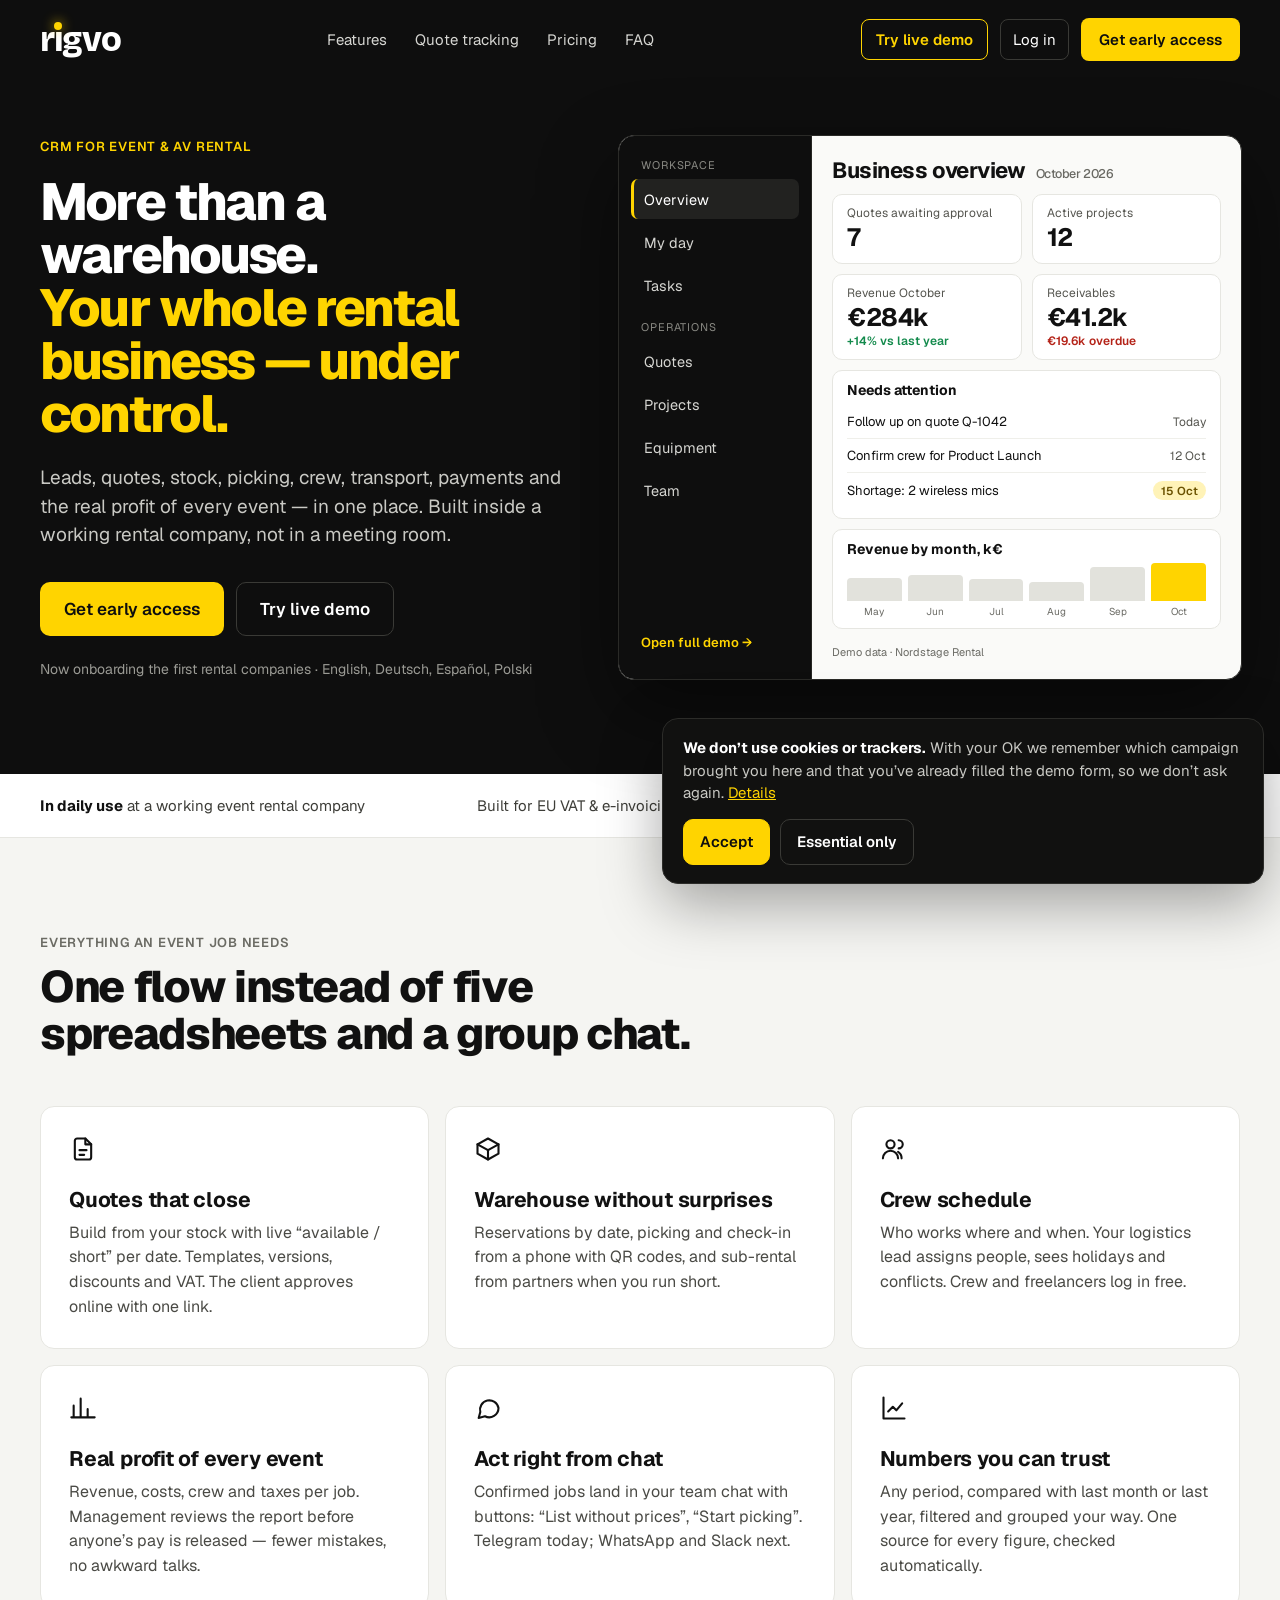
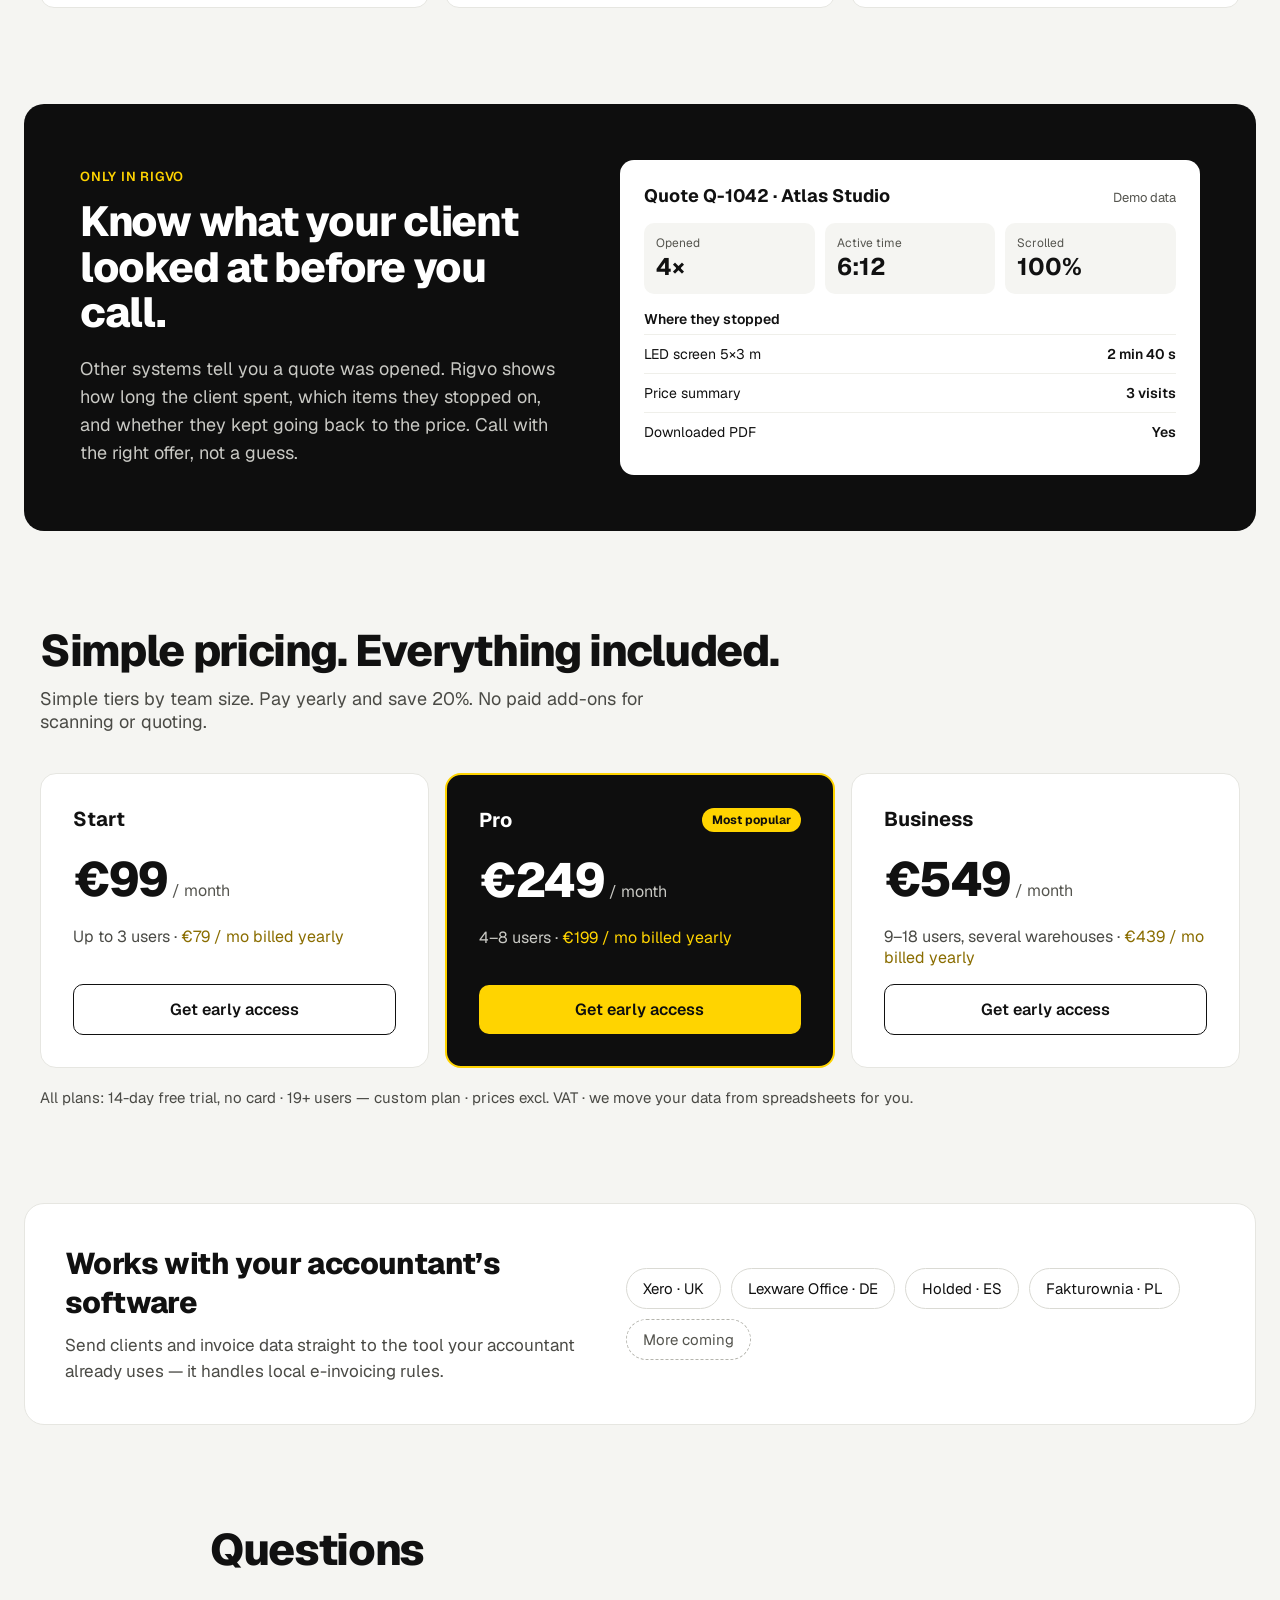
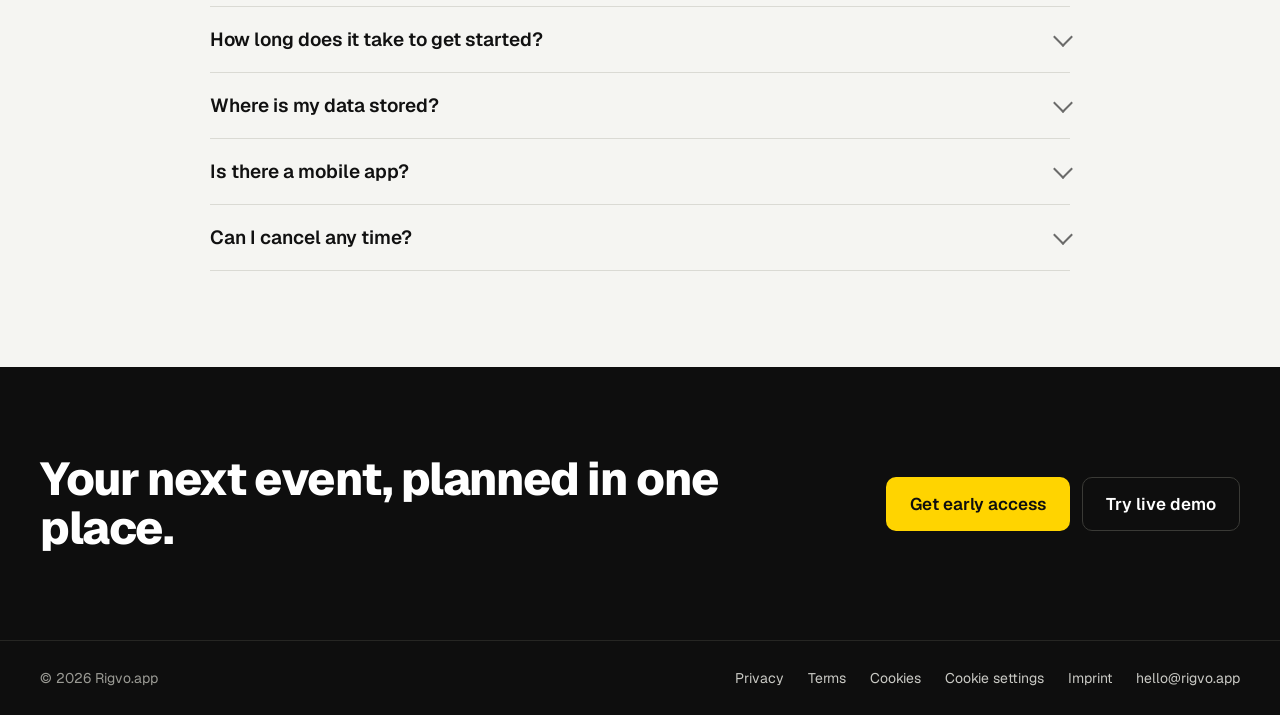
==== commit b7263929: "Self-serve: replace demo-call booking with live demo; Enterprise by email, no calls Co-Authored-By: " ====
--- a/index.html
+++ b/index.html
@@ -83,7 +83,7 @@
 <p style="margin: 0 0 32px; font-size: 19px; line-height: 1.5; color: #C9C9C4; max-width: 540px">Leads, quotes, stock, picking, crew, transport, payments and the real profit of every event — in one place. Built inside a working rental company, not in a meeting room.</p>
 <div style="display: flex; flex-wrap: wrap; gap: 12px; margin-bottom: 24px">
 <a href="signup.html" style="background: #FFD400; color: #0E0E0E; text-decoration: none; font-weight: 600; font-size: 17px; padding: 16px 24px; border-radius: 10px">Get early access</a>
-<a href="#demo" data-modal="demo" style="color: #FFFFFF; text-decoration: none; font-weight: 600; font-size: 17px; padding: 15px 23px; border-radius: 10px; border: 1px solid #3A3A36">Book a demo</a>
+<a href="demo.html" data-gate style="color: #FFFFFF; text-decoration: none; font-weight: 600; font-size: 17px; padding: 15px 23px; border-radius: 10px; border: 1px solid #3A3A36">Try live demo</a>
 </div>
 <p style="margin: 0; font-size: 14px; color: #9A9A94">Now onboarding the first rental companies · English, Deutsch, Español, Polski</p>
 </div>
@@ -271,7 +271,7 @@
 <h2 style="margin: 0; font-size: 46px; line-height: 1.05; letter-spacing: -0.03em; font-weight: 800; max-width: 680px">Your next event, planned in one place.</h2>
 <div style="display: flex; flex-wrap: wrap; gap: 12px">
 <a href="signup.html" style="background: #FFD400; color: #0E0E0E; text-decoration: none; font-weight: 600; font-size: 17px; padding: 16px 24px; border-radius: 10px">Get early access</a>
-<a href="#demo" data-modal="demo" style="color: #FFFFFF; text-decoration: none; font-weight: 600; font-size: 17px; padding: 15px 23px; border-radius: 10px; border: 1px solid #3A3A36">Book a demo</a>
+<a href="demo.html" data-gate style="color: #FFFFFF; text-decoration: none; font-weight: 600; font-size: 17px; padding: 15px 23px; border-radius: 10px; border: 1px solid #3A3A36">Try live demo</a>
 </div>
 </div>
 </section>
@@ -293,23 +293,8 @@
 
 </div>
 
-<div id="modal" role="dialog" aria-modal="true" aria-labelledby="mtitle" style="display:none;position:fixed;inset:0;background:rgba(0,0,0,.6);z-index:50;align-items:center;justify-content:center;padding:16px">
-<form id="mform" style="background:#fff;border-radius:16px;padding:32px;width:100%;max-width:440px;display:flex;flex-direction:column;gap:14px;font-family:Geist,system-ui,sans-serif">
-<div style="display:flex;justify-content:space-between;align-items:center"><h3 id="mtitle" style="margin:0;font-size:24px;letter-spacing:-.02em">Book a demo</h3><button type="button" id="mclose" aria-label="Close" style="font:inherit;font-size:24px;background:none;border:0;cursor:pointer;width:44px;height:44px">×</button></div>
-<p id="msub" style="margin:0;color:#4A4A45">A 30-minute call with a walkthrough on your own stock list.</p>
-<label style="display:flex;flex-direction:column;gap:6px;font-size:14px;font-weight:600">Company<input required name="c" style="font:inherit;font-weight:400;padding:12px;border:1px solid #CFCFC8;border-radius:8px"></label>
-<label style="display:flex;flex-direction:column;gap:6px;font-size:14px;font-weight:600">Work email<input required type="email" name="e" style="font:inherit;font-weight:400;padding:12px;border:1px solid #CFCFC8;border-radius:8px"></label>
-<label style="display:flex;flex-direction:column;gap:6px;font-size:14px;font-weight:600">Country<select name="k" style="font:inherit;font-weight:400;padding:12px;border:1px solid #CFCFC8;border-radius:8px"><option>Germany</option><option>Poland</option><option>Spain</option><option>United Kingdom</option><option>Other</option></select></label>
-<button type="submit" style="font:inherit;font-weight:600;font-size:16px;background:#FFD400;color:#0E0E0E;border:0;border-radius:10px;padding:14px;cursor:pointer">Create workspace</button>
-<p id="mok" role="status" style="display:none;margin:0;padding:12px;background:#F5F5F2;border-radius:8px">Thanks! We’ll reply within one business day.</p>
-</form></div>
+
 <script>
-const M=document.getElementById('modal'),T=document.getElementById('mtitle'),S=document.getElementById('msub'),B=document.querySelector('#mform button[type=submit]'),OK=document.getElementById('mok');
-document.querySelectorAll('[data-modal]').forEach(a=>a.addEventListener('click',e=>{e.preventDefault();const d=a.dataset.modal==='demo';T.textContent=d?'Book a demo':'Start your free trial';S.textContent=d?'A 30-minute call with a walkthrough on your own stock list.':'30 days, no card required.';B.textContent=d?'Request a demo':'Create workspace';OK.style.display='none';M.style.display='flex';M.animate([{opacity:0},{opacity:1}],{duration:180});M.firstElementChild.animate([{opacity:0,transform:'translateY(10px)'},{opacity:1,transform:'none'}],{duration:240,easing:'cubic-bezier(.2,.8,.2,1)'});M.querySelector('input').focus()}));
-document.getElementById('mclose').onclick=()=>M.style.display='none';
-M.addEventListener('click',e=>{if(e.target===M)M.style.display='none'});
-addEventListener('keydown',e=>{if(e.key==='Escape')M.style.display='none'});
-document.getElementById('mform').addEventListener('submit',async e=>{e.preventDefault();const f=new FormData(e.target);B.disabled=true;try{await sendLead('demo_call',{company:f.get('c'),email:f.get('e'),country:f.get('k'),consent_text:'Demo call request'});OK.style.display='block'}catch(x){OK.textContent='Could not send — please email hello@rigvo.app';OK.style.display='block'}B.disabled=false});
 document.querySelectorAll('a[href^="#"]:not([data-modal])').forEach(a=>a.addEventListener('click',e=>{const t=document.querySelector(a.getAttribute('href'));if(t){e.preventDefault();t.scrollIntoView({behavior:'smooth'})}}));
 </script>
 <script>
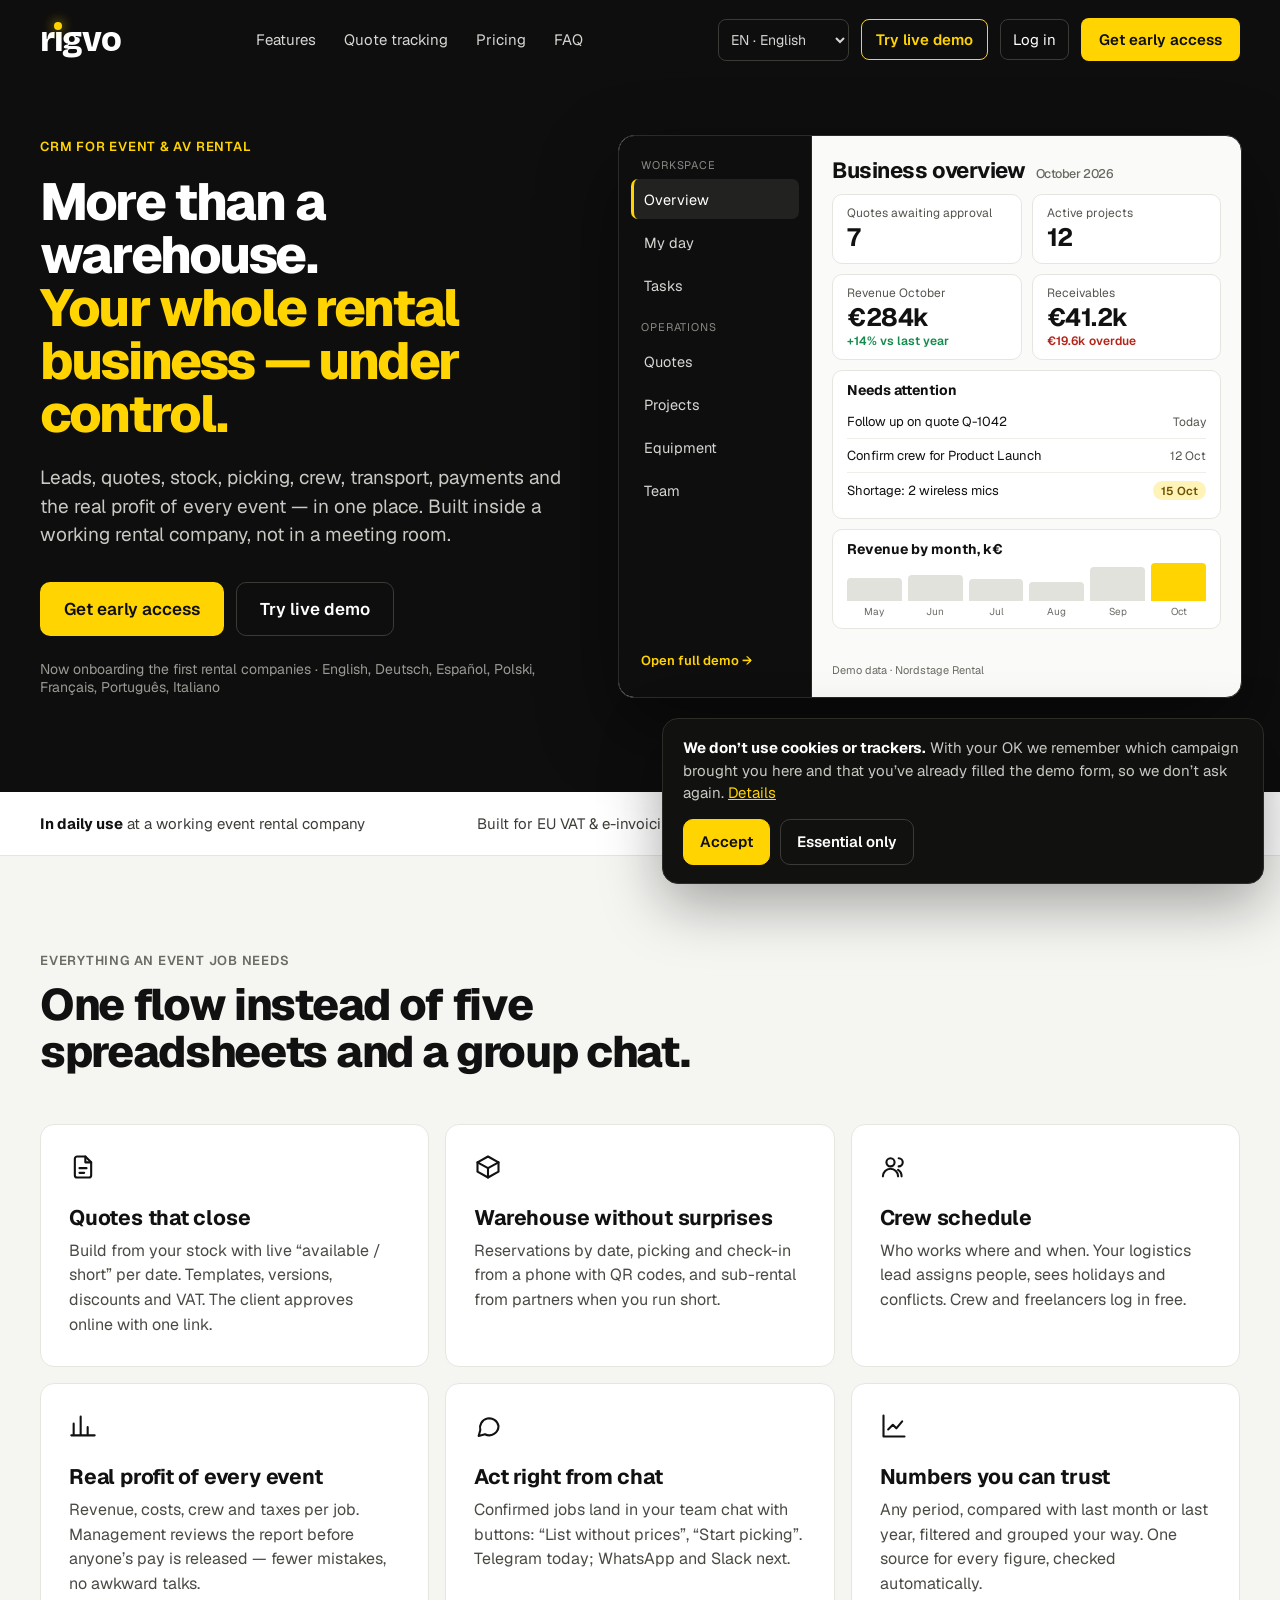
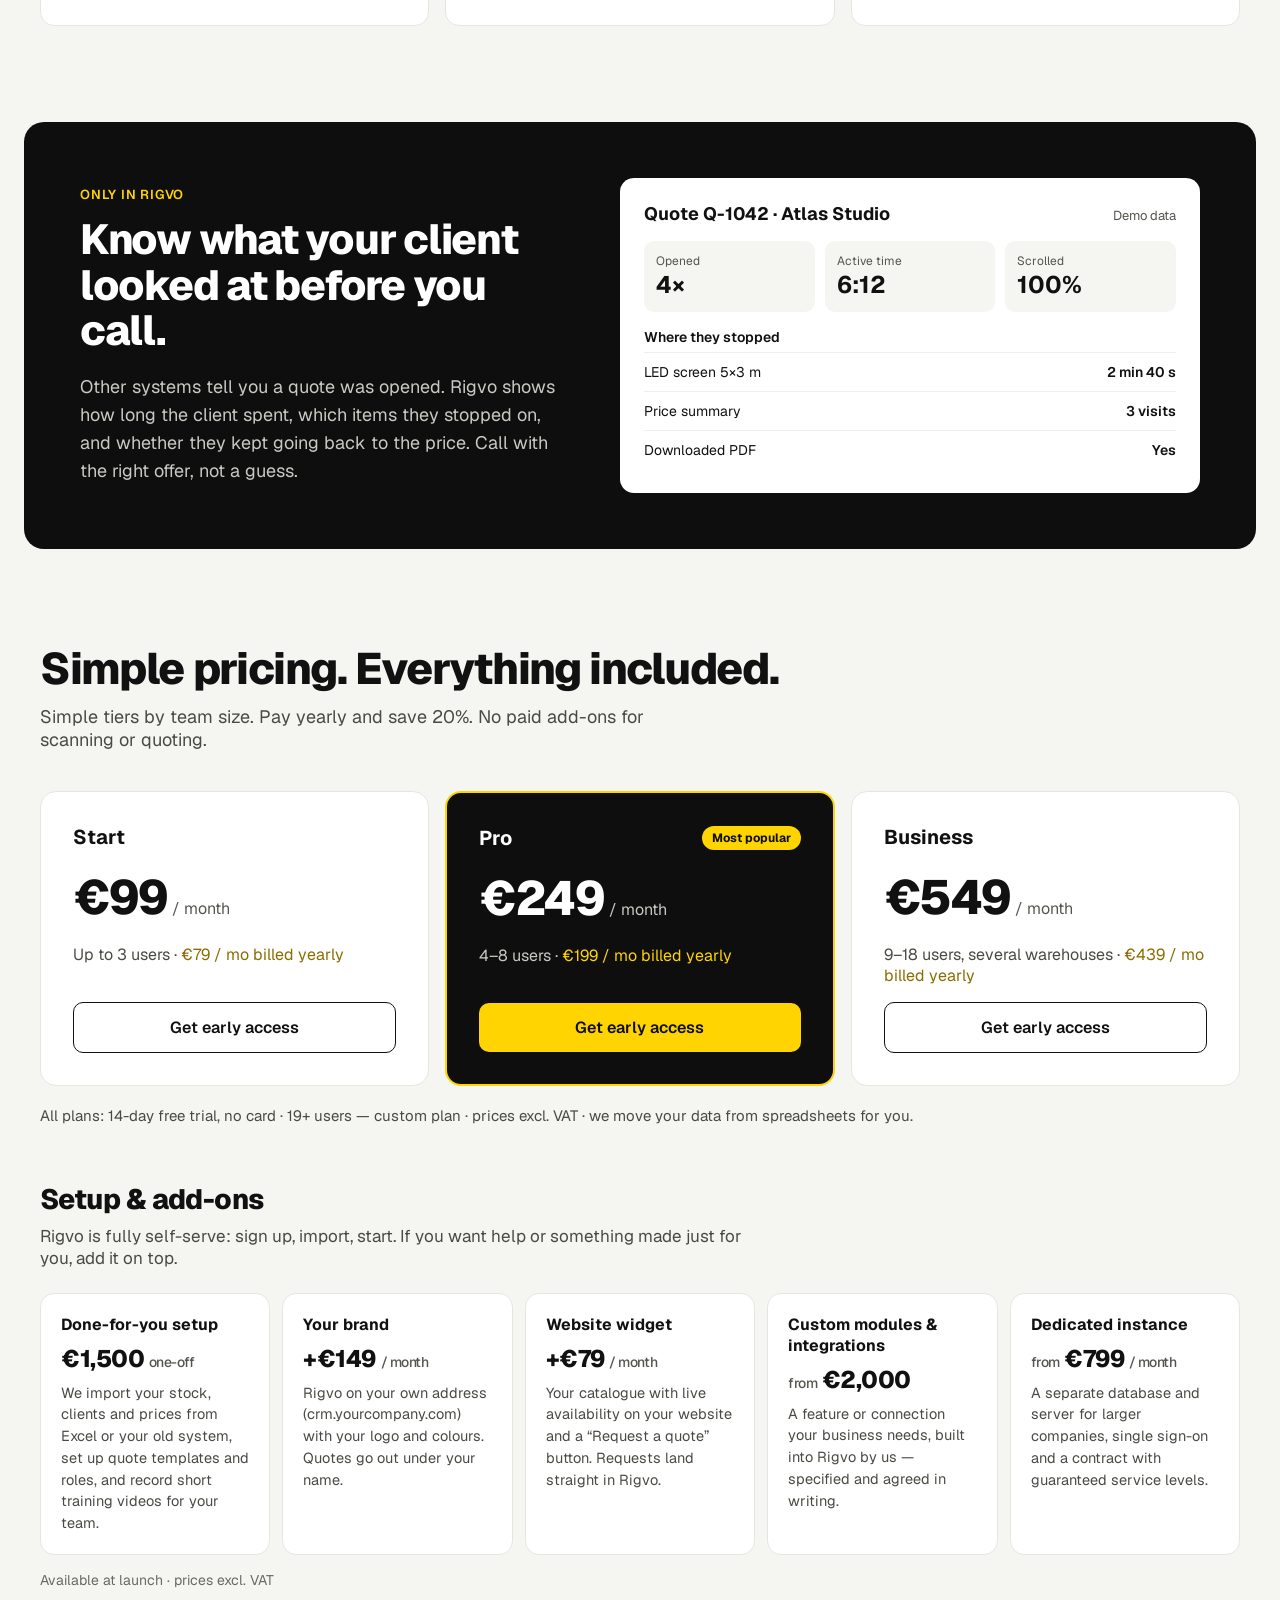
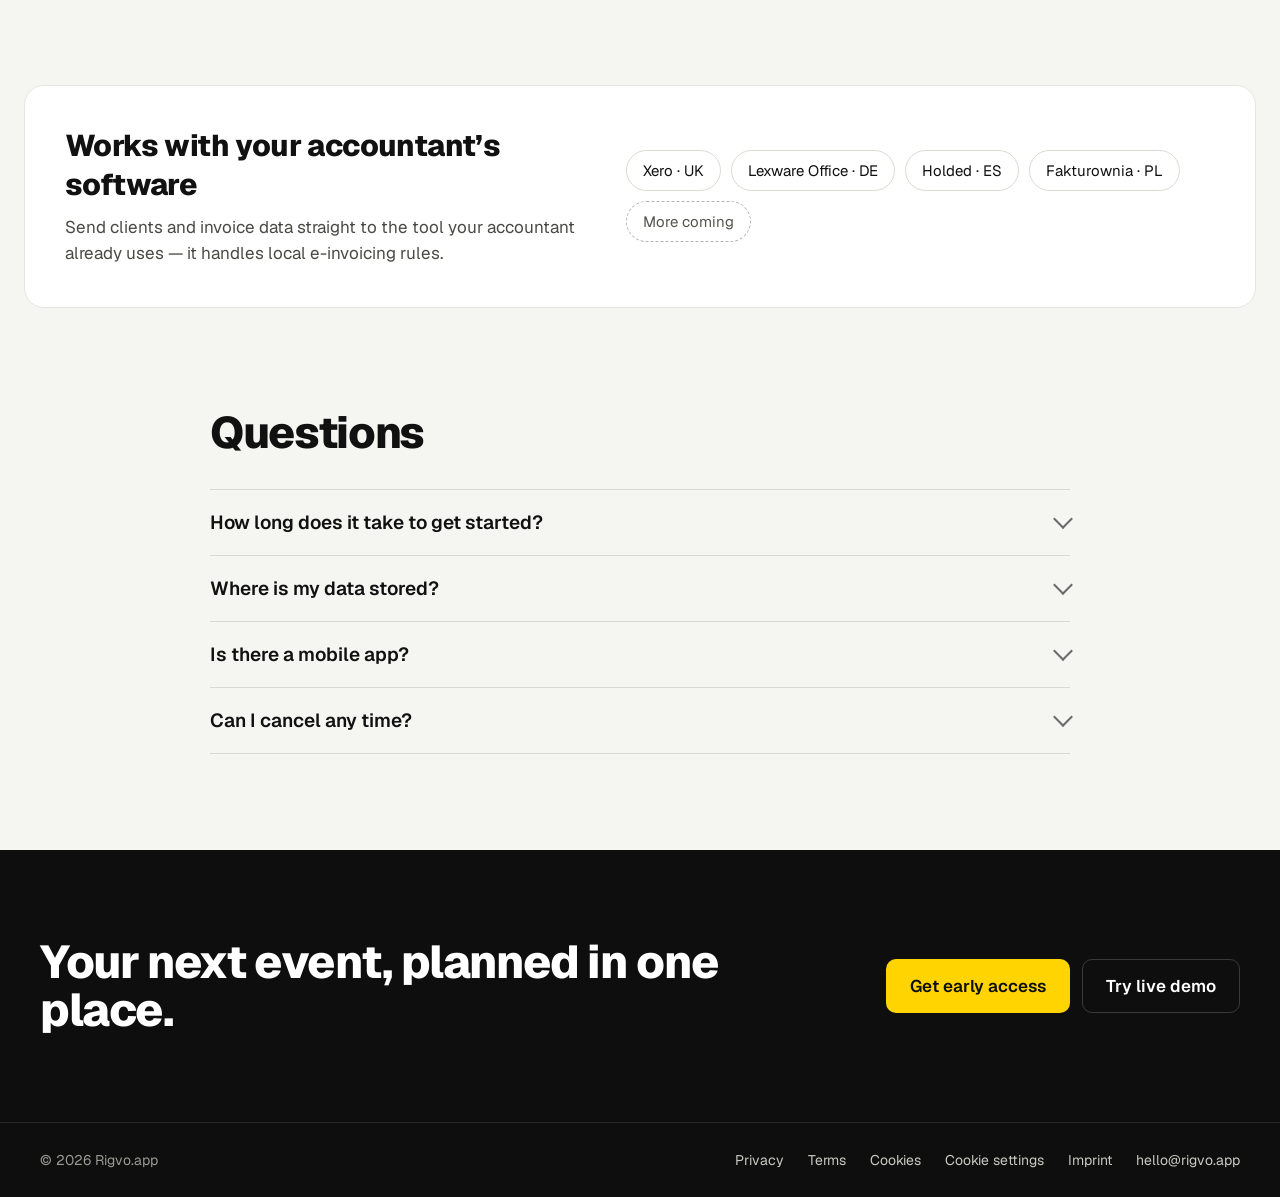
==== commit 1508c87b: "Site in 7 languages (EN, DE, ES, PL, FR, PT, IT), Setup & add-ons pricing section - i18n/site.tsv + " ====
--- a/index.html
+++ b/index.html
@@ -49,6 +49,11 @@
 .dc{overflow:hidden}
 @media (prefers-reduced-motion:reduce){summary::after{transition:none}}
 </style>
+<style>
+.rv-lang{font:inherit;font-size:14px;background:transparent;color:#D6D6D2;border:1px solid #3A3A36;border-radius:8px;padding:9px 8px;min-height:42px;cursor:pointer;max-width:150px}
+.rv-lang option{color:#111}
+@media (max-width:640px){.navr{flex-wrap:wrap;width:100%;gap:8px!important}.navr>*{flex:1 1 auto;text-align:center}.navr .rv-lang{width:100%;max-width:none}}
+</style>
 </head>
 <body>
 
@@ -66,7 +71,8 @@
 <a href="#pricing" style="color: #D6D6D2; text-decoration: none">Pricing</a>
 <a href="#faq" style="color: #D6D6D2; text-decoration: none">FAQ</a>
 </nav>
-<div style="display: flex; align-items: center; gap: 12px">
+<div class="navr" style="display: flex; align-items: center; gap: 12px">
+<span data-lang-picker></span>
 <a href="demo.html" data-gate style="color: #FFD400; text-decoration: none; font-size: 15px; font-weight: 600; padding: 10px 14px; border: 1px solid #FFD400; border-radius: 8px">Try live demo</a>
 <a href="login.html" style="color: #FFFFFF; text-decoration: none; font-size: 15px; padding: 10px 12px; border: 1px solid #3A3A36; border-radius: 8px">Log in</a>
 <a href="signup.html" style="background: #FFD400; color: #0E0E0E; text-decoration: none; font-weight: 600; font-size: 15px; padding: 12px 18px; border-radius: 8px">Get early access</a>
@@ -85,7 +91,7 @@
 <a href="signup.html" style="background: #FFD400; color: #0E0E0E; text-decoration: none; font-weight: 600; font-size: 17px; padding: 16px 24px; border-radius: 10px">Get early access</a>
 <a href="demo.html" data-gate style="color: #FFFFFF; text-decoration: none; font-weight: 600; font-size: 17px; padding: 15px 23px; border-radius: 10px; border: 1px solid #3A3A36">Try live demo</a>
 </div>
-<p style="margin: 0; font-size: 14px; color: #9A9A94">Now onboarding the first rental companies · English, Deutsch, Español, Polski</p>
+<p style="margin: 0; font-size: 14px; color: #9A9A94">Now onboarding the first rental companies · English, Deutsch, Español, Polski, Français, Português, Italiano</p>
 </div>
 
 <!-- product mockup (interactive mini demo) -->
@@ -222,6 +228,25 @@
 
 </div>
 <p style="margin: 20px 0 0; font-size: 15px; color: #4A4A45">All plans: 14-day free trial, no card · 19+ users — custom plan · prices excl. VAT · we move your data from spreadsheets for you.</p>
+<div id="addons" style="margin-top: 56px">
+<h3 style="margin: 0 0 8px; font-size: 28px; letter-spacing: -0.02em; font-weight: 800">Setup &amp; add-ons</h3>
+<p style="margin: 0 0 24px; font-size: 17px; color: #4A4A45; max-width: 720px">Rigvo is fully self-serve: sign up, import, start. If you want help or something made just for you, add it on top.</p>
+<div class="ao">
+<div class="aoc"><div class="aot">Done-for-you setup</div><div class="aop">€1,500 <span>one-off</span></div><p>We import your stock, clients and prices from Excel or your old system, set up quote templates and roles, and record short training videos for your team.</p></div>
+<div class="aoc"><div class="aot">Your brand</div><div class="aop">+€149 <span>/ month</span></div><p>Rigvo on your own address (crm.yourcompany.com) with your logo and colours. Quotes go out under your name.</p></div>
+<div class="aoc"><div class="aot">Website widget</div><div class="aop">+€79 <span>/ month</span></div><p>Your catalogue with live availability on your website and a “Request a quote” button. Requests land straight in Rigvo.</p></div>
+<div class="aoc"><div class="aot">Custom modules &amp; integrations</div><div class="aop"><span>from</span> €2,000</div><p>A feature or connection your business needs, built into Rigvo by us — specified and agreed in writing.</p></div>
+<div class="aoc"><div class="aot">Dedicated instance</div><div class="aop"><span>from</span> €799 <span>/ month</span></div><p>A separate database and server for larger companies, single sign-on and a contract with guaranteed service levels.</p></div>
+</div>
+<p style="margin: 16px 0 0; font-size: 14px; color: #6A6A64">Available at launch · prices excl. VAT</p>
+</div>
+<style>
+.ao{display:grid;grid-template-columns:repeat(auto-fit,minmax(210px,1fr));gap:12px}
+.aoc{background:#FFFFFF;border:1px solid #E6E6E1;border-radius:14px;padding:20px;display:flex;flex-direction:column;gap:8px}
+.aot{font-weight:700;font-size:16px}
+.aop{font-size:24px;font-weight:800;letter-spacing:-.02em}.aop span{font-size:14px;font-weight:500;color:#55554F}
+.aoc p{margin:0;font-size:14.5px;line-height:1.5;color:#4A4A45}
+</style>
 </div>
 </section>
 
@@ -344,6 +369,7 @@
   if(!d.open){d.open=true;const h=c.scrollHeight;d._busy=1;c.animate([{height:'0px',opacity:0},{height:h+'px',opacity:1}],opt).onfinish=()=>{d._busy=0}}
   else{const h=c.scrollHeight;d._busy=1;c.animate([{height:h+'px',opacity:1},{height:'0px',opacity:0}],opt).onfinish=()=>{d.open=false;d._busy=0}}})})})();
 </script>
+<script src="i18n/site.js"></script>
 <script src="consent.js"></script>
 <script src="lead.js"></script>
 <div id="gate" role="dialog" aria-modal="true" aria-labelledby="gtitle" hidden>
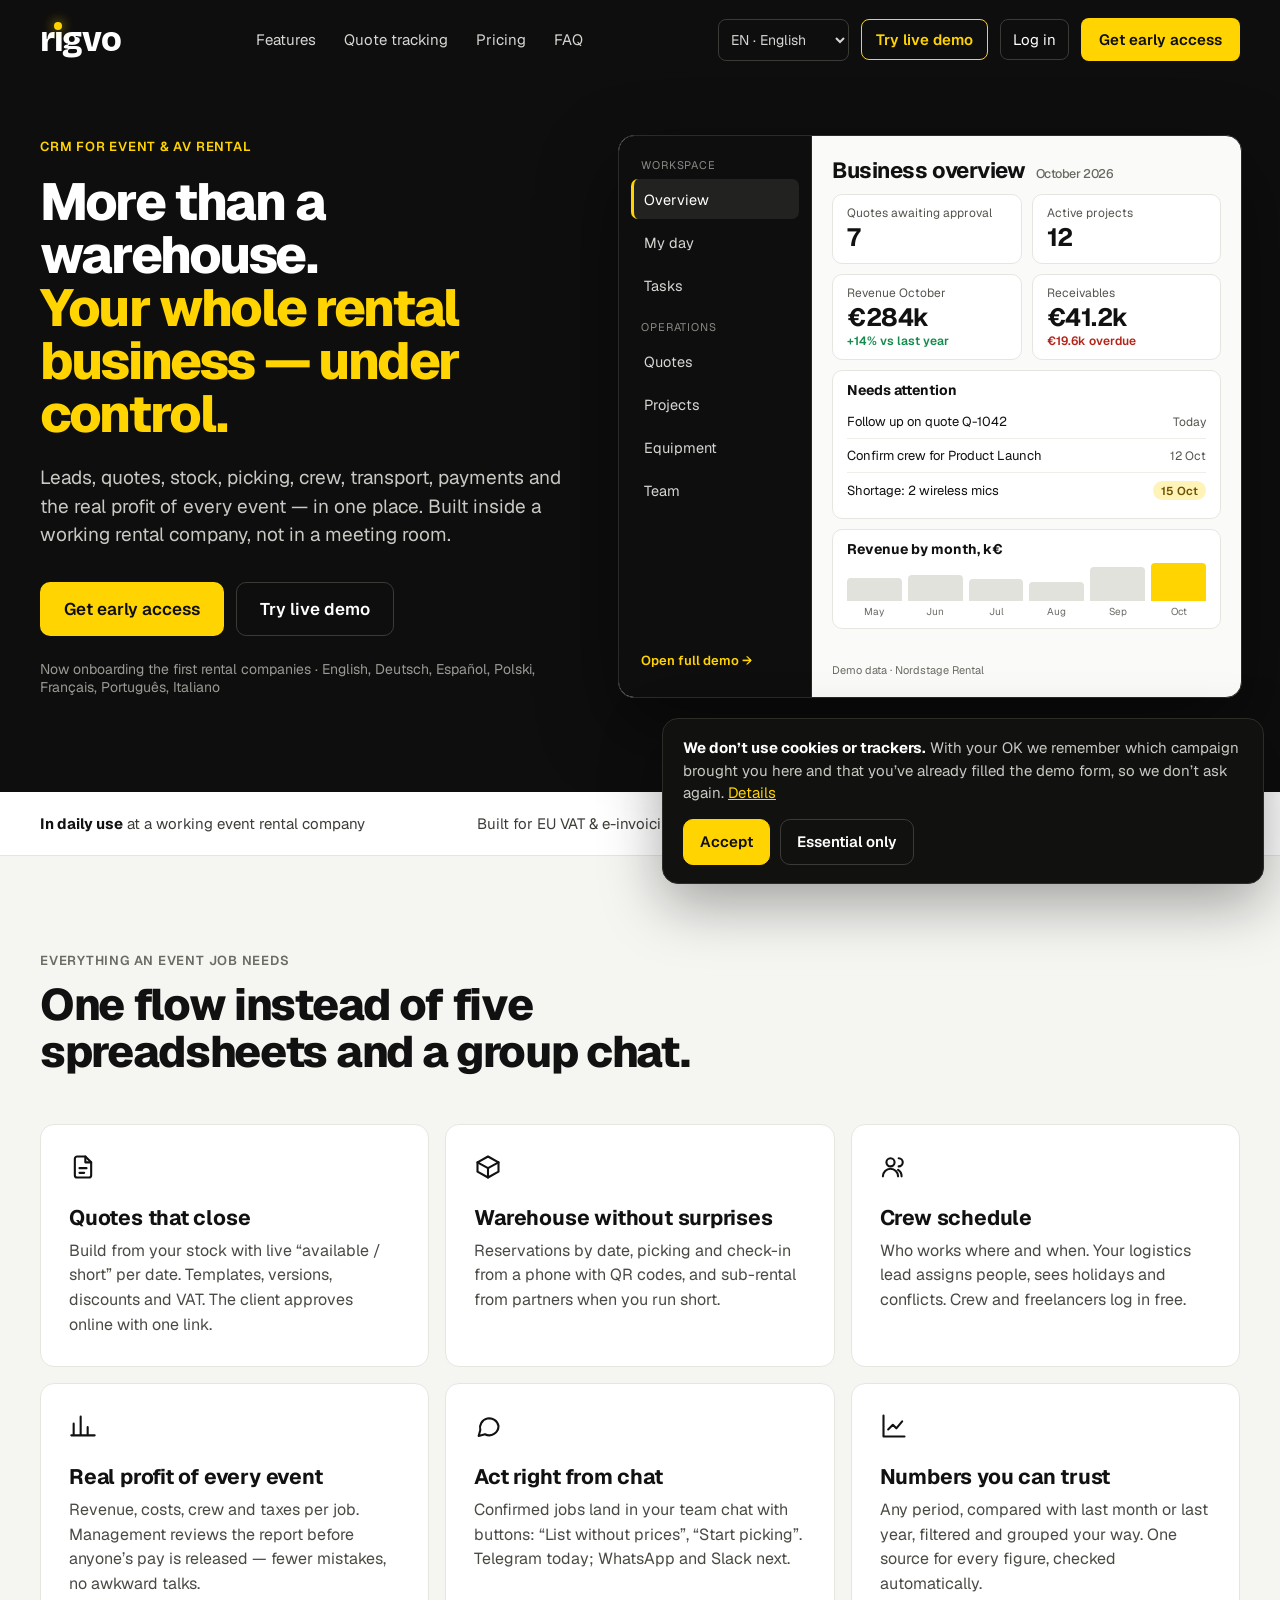
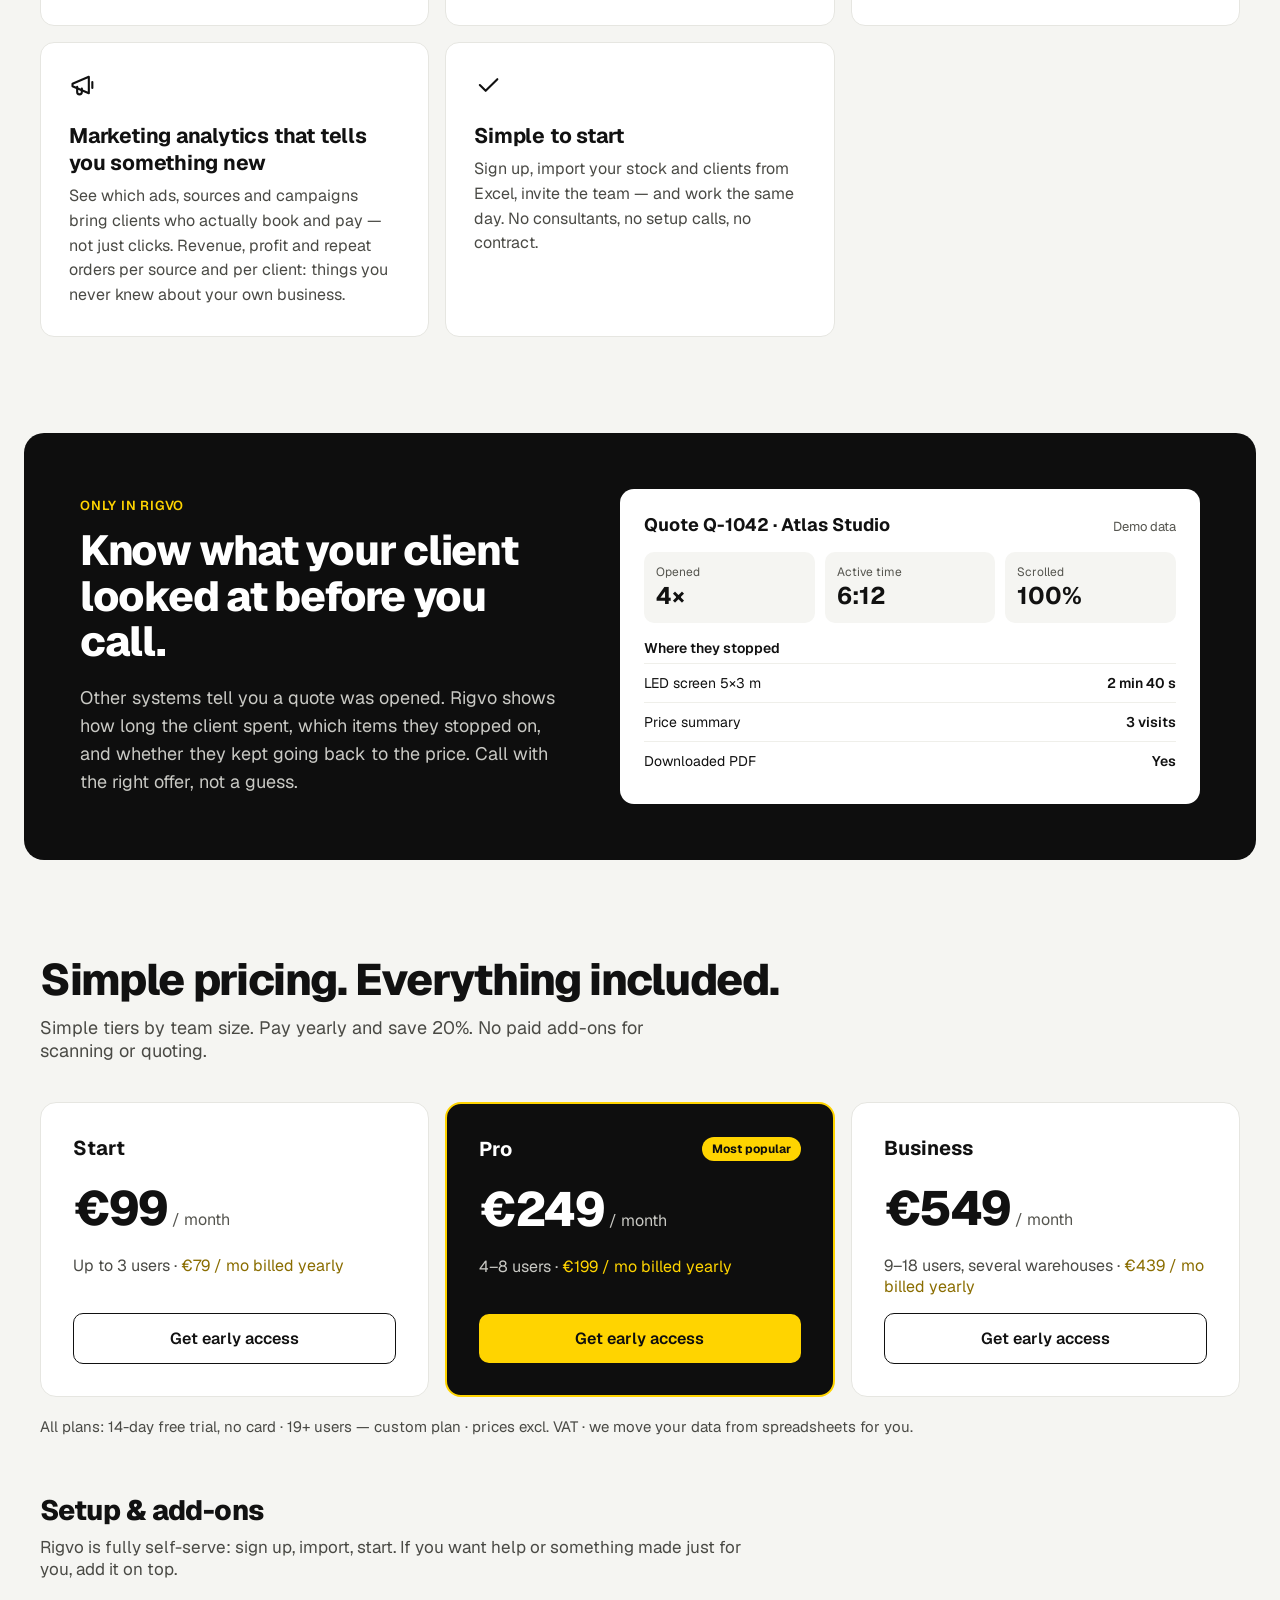
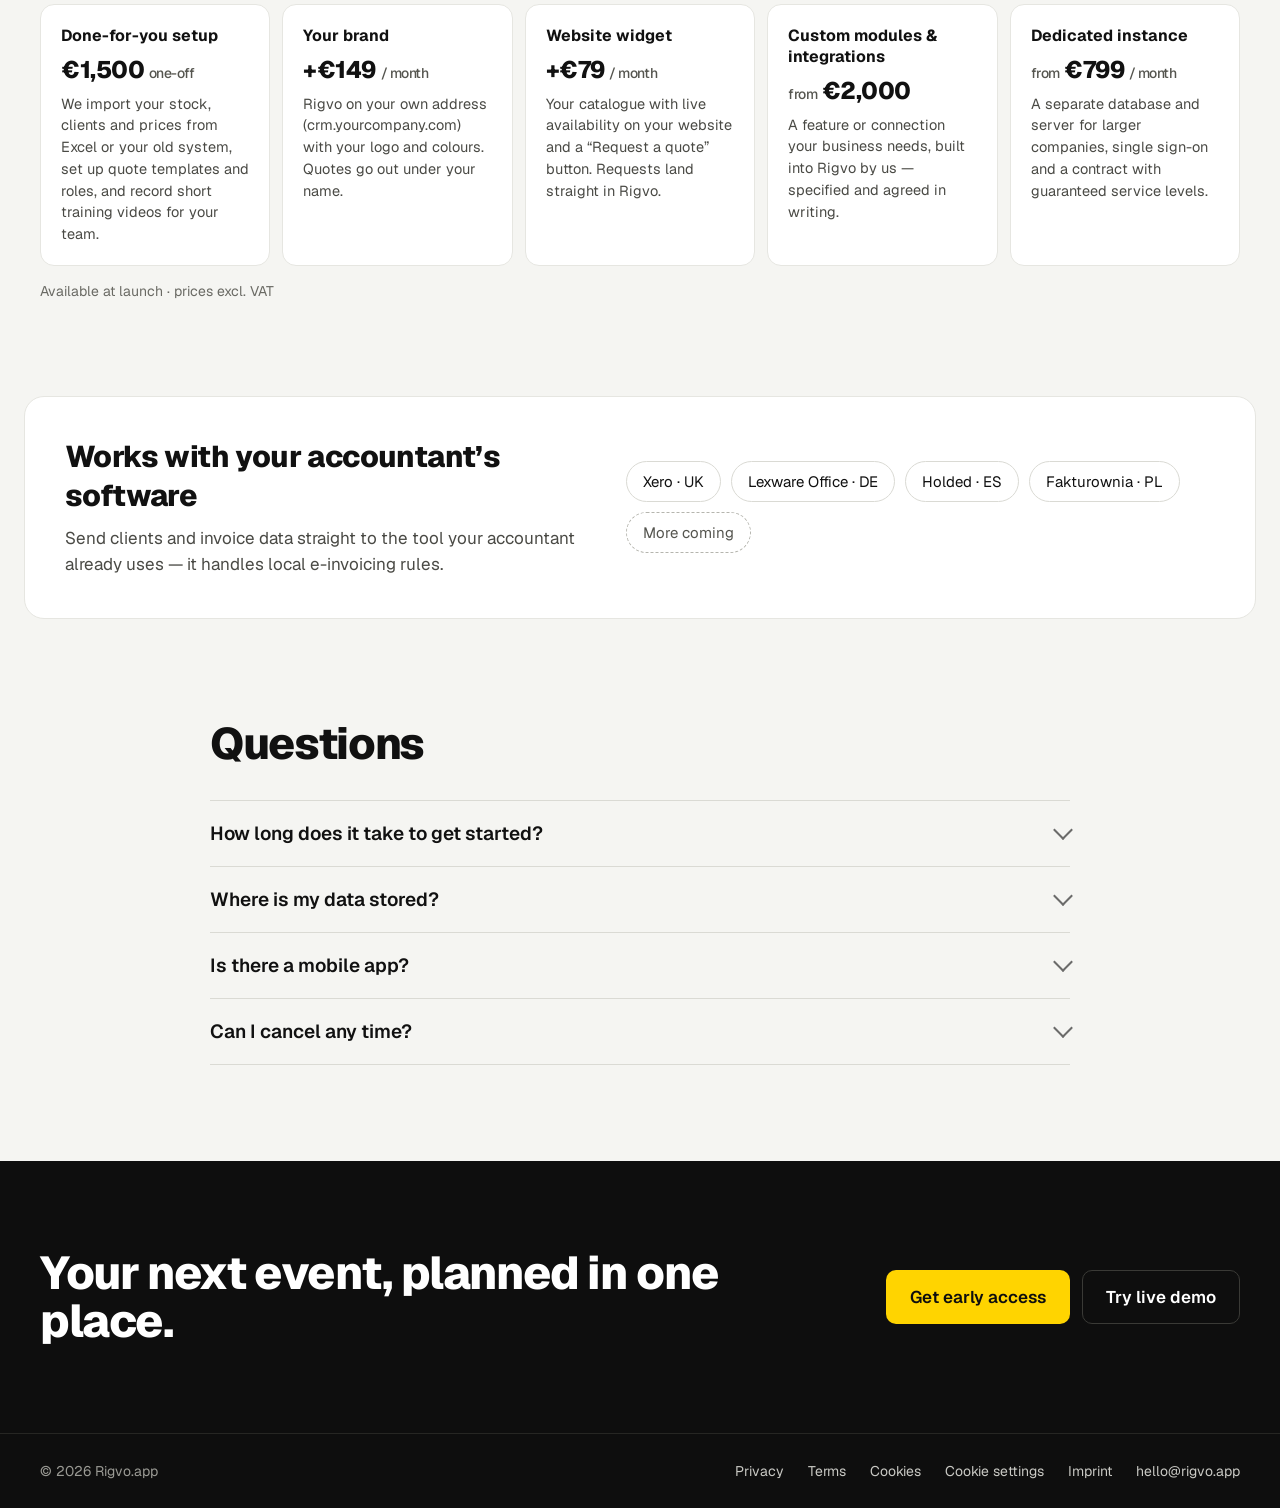
==== commit 8ac8920e: "Landing: add marketing analytics and simple-to-start features (7 languages) Co-Authored-By: Claude O" ====
--- a/index.html
+++ b/index.html
@@ -166,6 +166,18 @@
 <svg width="28" height="28" viewBox="0 0 24 24" fill="none" stroke="#111111" stroke-width="1.8" stroke-linecap="round" stroke-linejoin="round" aria-hidden="true"><path d="M3 3v18h18"></path><path d="M7 15l4-4 3 3 5-6"></path></svg>
 <h3 style="margin: 18px 0 8px; font-size: 21px; letter-spacing: -0.01em">Numbers you can trust</h3>
 <p style="margin: 0; font-size: 16px; line-height: 1.55; color: #4A4A45">Any period, compared with last month or last year, filtered and grouped your way. One source for every figure, checked automatically.</p>
+</div>
+
+<div style="background: #FFFFFF; border: 1px solid #E6E6E1; border-radius: 14px; padding: 28px">
+<svg width="28" height="28" viewBox="0 0 24 24" fill="none" stroke="#111111" stroke-width="1.8" stroke-linecap="round" stroke-linejoin="round" aria-hidden="true"><path d="M3 11l14-6v14L3 13z"></path><path d="M7 13.5V18a2 2 0 0 0 4 0v-3"></path><path d="M20 9.5v5"></path></svg>
+<h3 style="margin: 18px 0 8px; font-size: 21px; letter-spacing: -0.01em">Marketing analytics that tells you something new</h3>
+<p style="margin: 0; font-size: 16px; line-height: 1.55; color: #4A4A45">See which ads, sources and campaigns bring clients who actually book and pay — not just clicks. Revenue, profit and repeat orders per source and per client: things you never knew about your own business.</p>
+</div>
+
+<div style="background: #FFFFFF; border: 1px solid #E6E6E1; border-radius: 14px; padding: 28px">
+<svg width="28" height="28" viewBox="0 0 24 24" fill="none" stroke="#111111" stroke-width="1.8" stroke-linecap="round" stroke-linejoin="round" aria-hidden="true"><path d="M5 12l5 5L20 7"></path></svg>
+<h3 style="margin: 18px 0 8px; font-size: 21px; letter-spacing: -0.01em">Simple to start</h3>
+<p style="margin: 0; font-size: 16px; line-height: 1.55; color: #4A4A45">Sign up, import your stock and clients from Excel, invite the team — and work the same day. No consultants, no setup calls, no contract.</p>
 </div>
 
 </div>
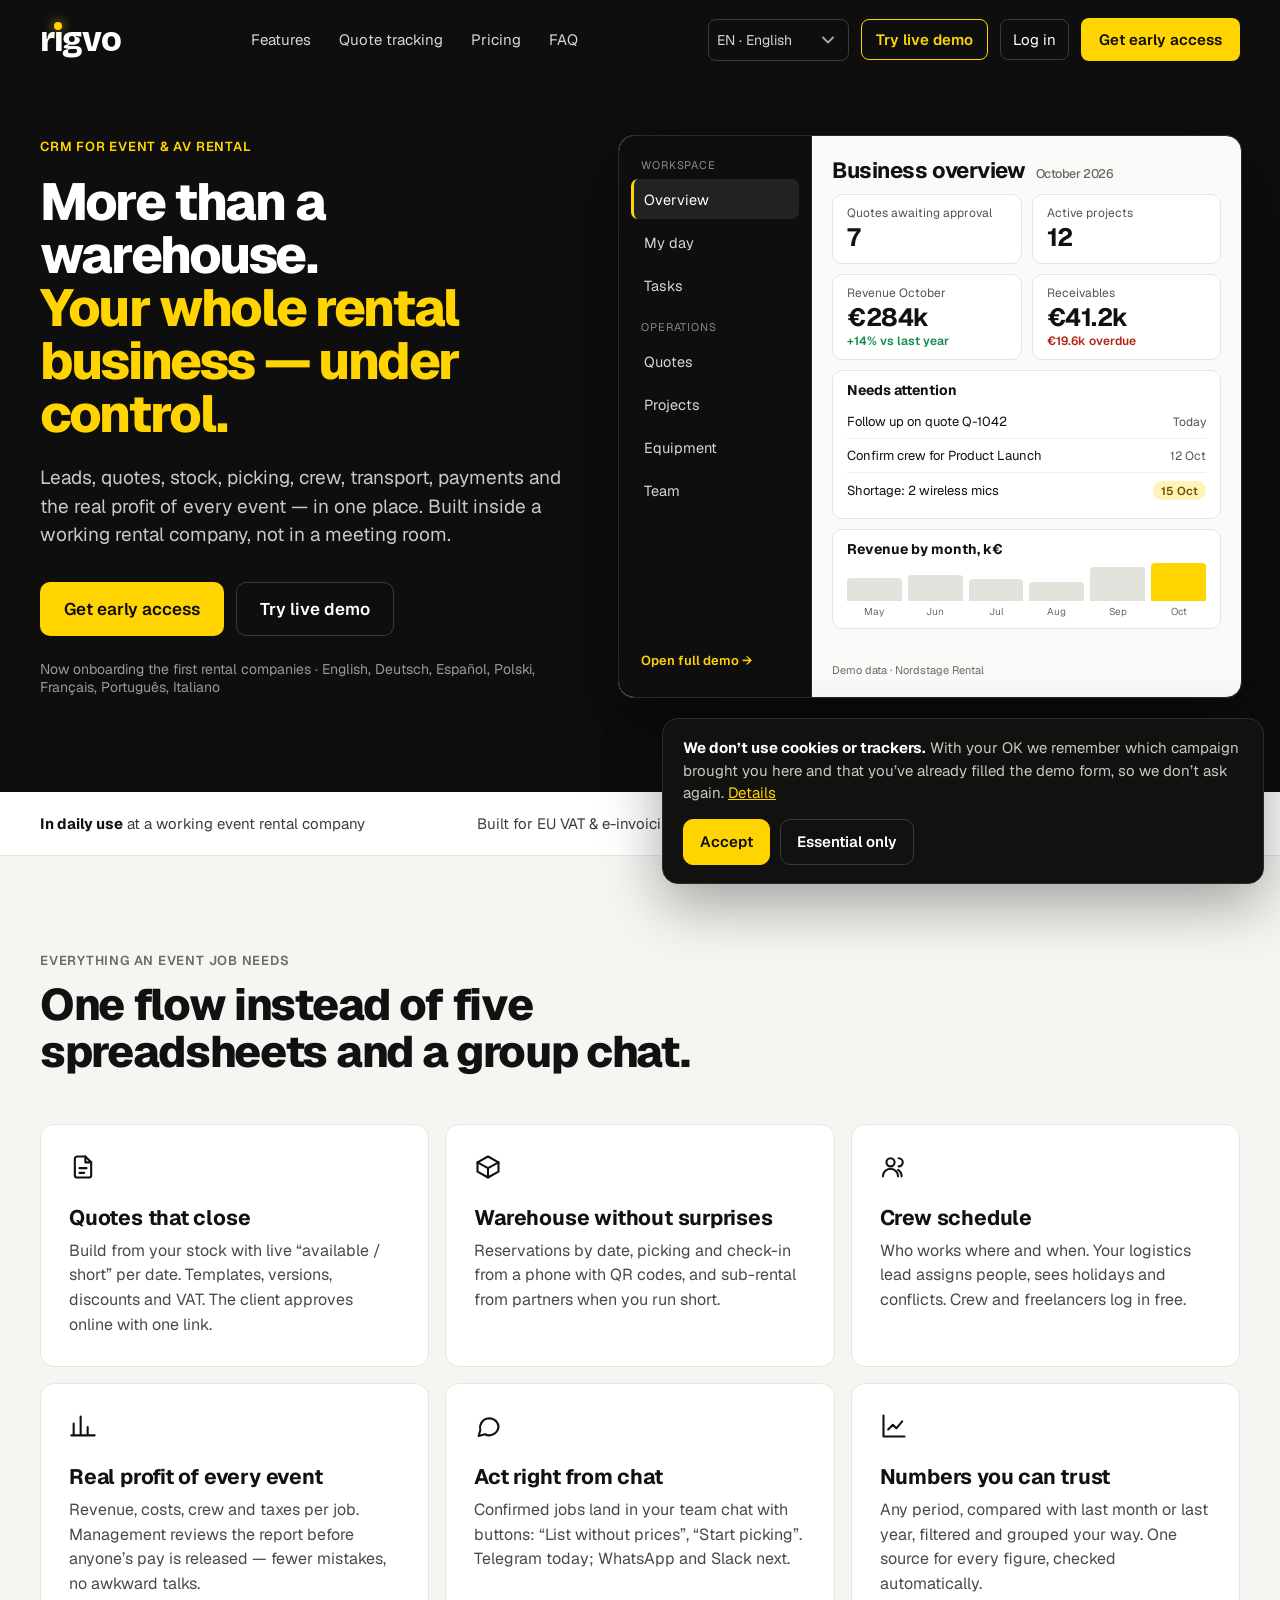
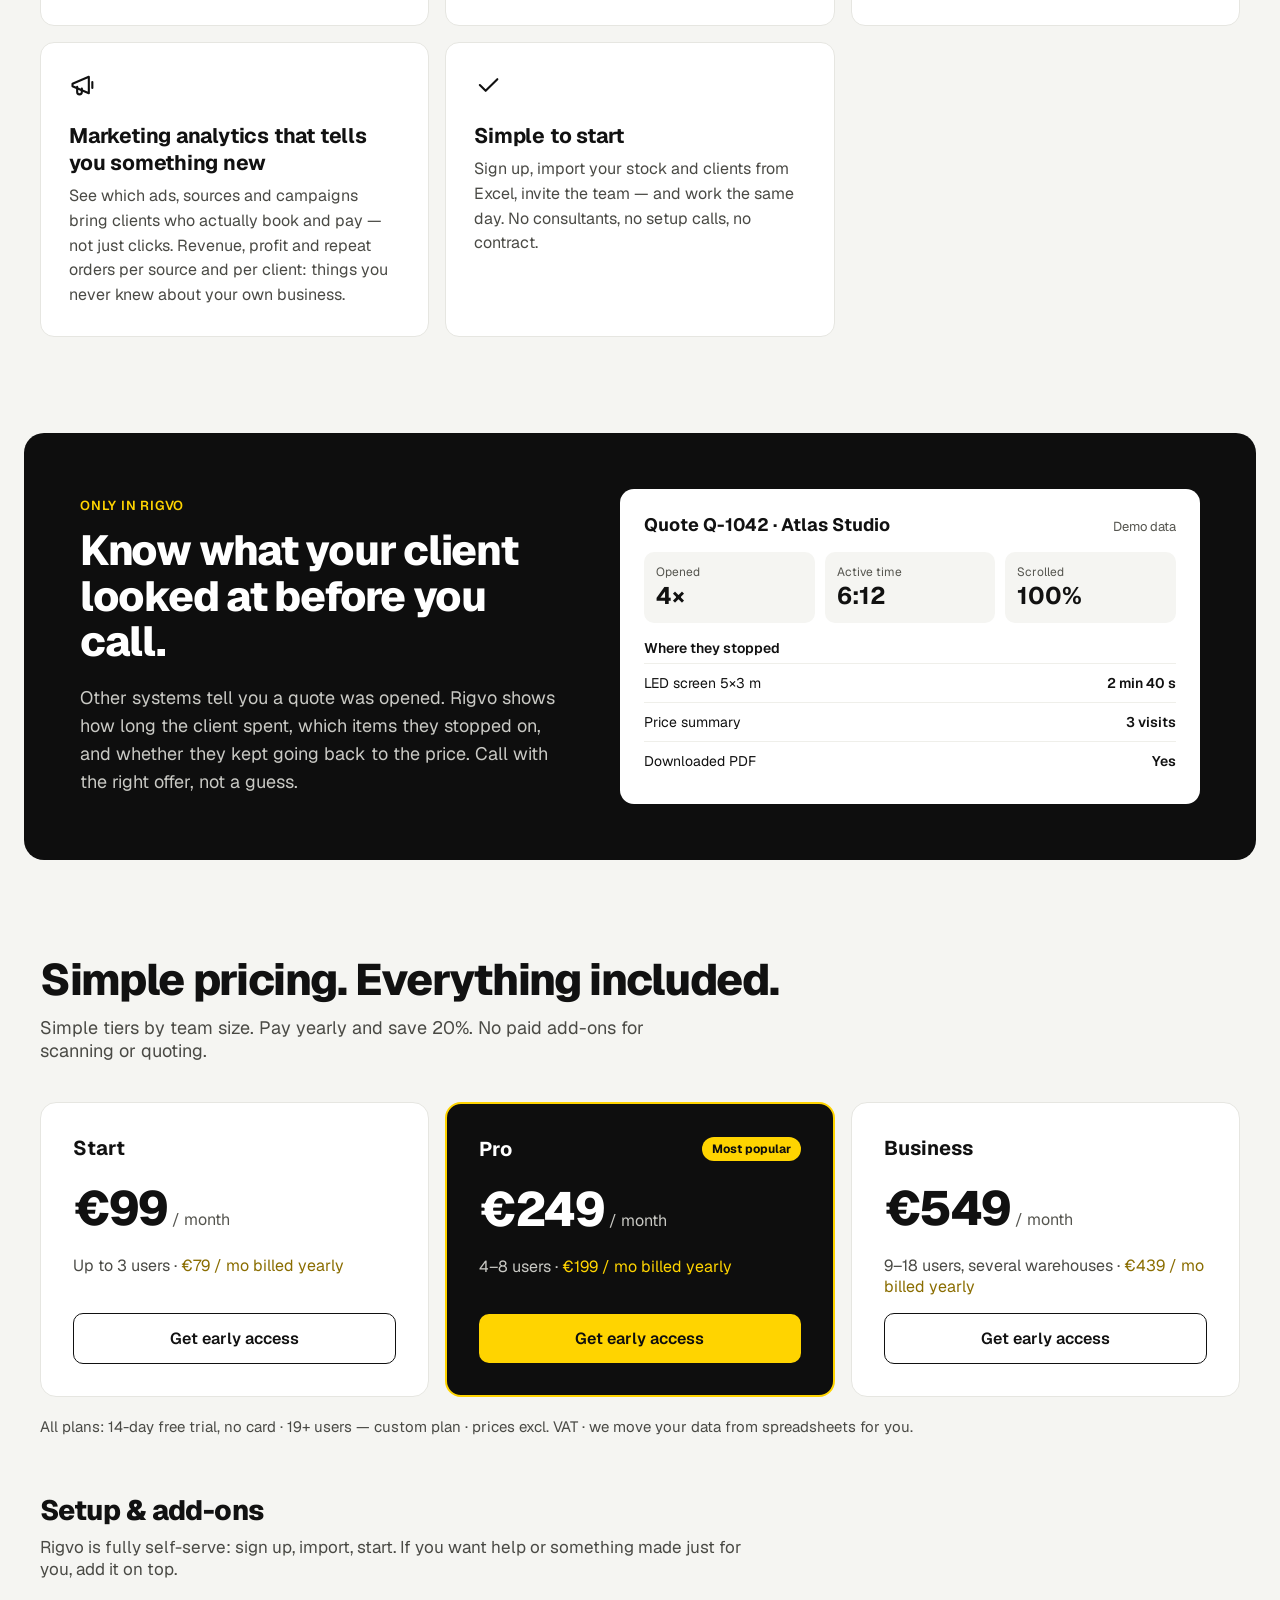
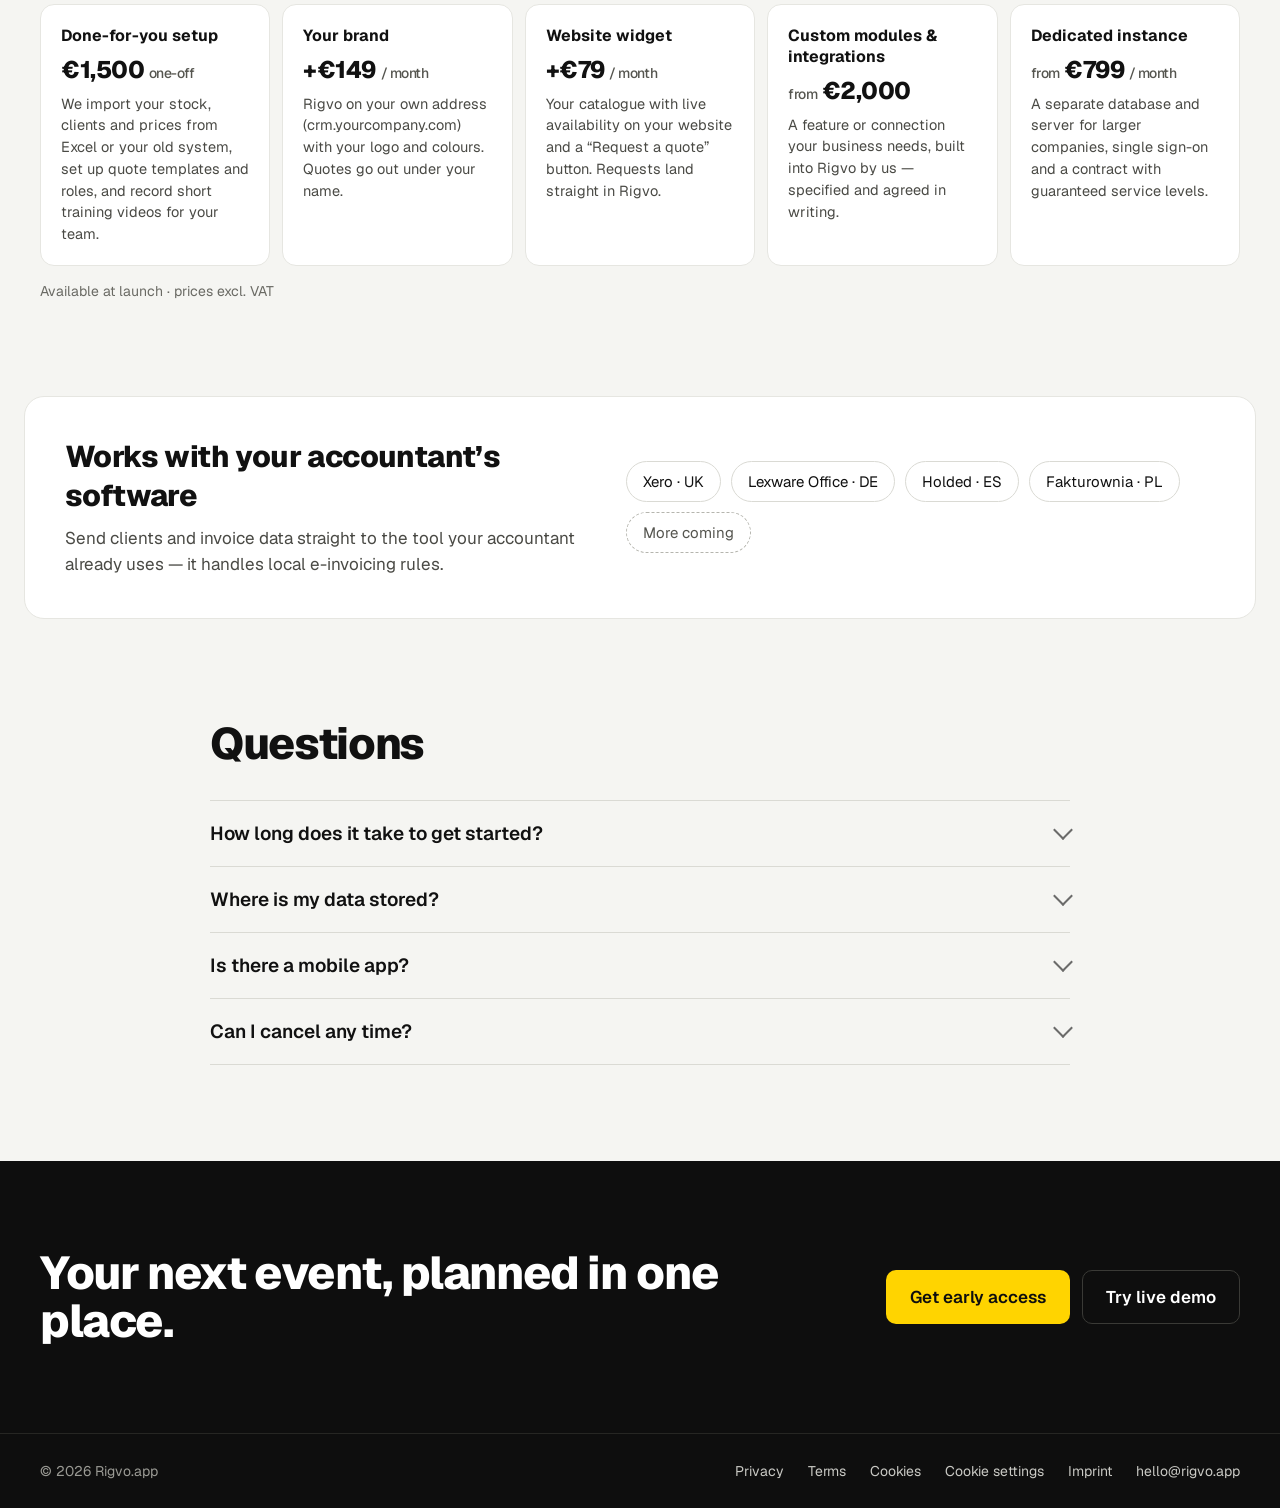
==== commit 8b42c625: "One-day full-screen greeting on the landing (14.10.2026 only) Co-Authored-By: Claude Opus 5.5 <norep" ====
--- a/index.html
+++ b/index.html
@@ -56,6 +56,29 @@
 </style>
 </head>
 <body>
+<!-- One-day greeting (owner's request): shows only on 14.10.2026, local date -->
+<script>
+(function(){var d=new Date();if(d.getFullYear()!==2026||d.getMonth()!==9||d.getDate()!==14)return;
+var css='#hb{position:fixed;inset:0;z-index:2147483000;background:#0E0E0E;color:#fff;display:flex;flex-direction:column;align-items:center;justify-content:center;text-align:center;padding:24px;cursor:pointer;font-family:Geist,system-ui,sans-serif;opacity:0;transition:opacity .6s ease;overflow:hidden}'
++'#hb.on{opacity:1}#hb.off{opacity:0}'
++'#hb .glow{position:absolute;width:120vmax;height:120vmax;left:50%;top:-30vmax;transform:translateX(-50%);background:radial-gradient(closest-side,rgba(255,212,0,.22),rgba(255,212,0,0) 70%);pointer-events:none;animation:hbPulse 5s ease-in-out infinite}'
++'#hb .dot{width:28px;height:28px;border-radius:50%;background:#FFD400;box-shadow:0 0 60px 18px rgba(255,212,0,.55);margin-bottom:40px;animation:hbPulse 2.4s ease-in-out infinite}'
++'#hb h1{position:relative;margin:0;font-family:"Bricolage Grotesque",Geist,system-ui,sans-serif;font-weight:800;font-size:clamp(48px,8.5vw,128px);line-height:1.02;letter-spacing:-.035em;max-width:14ch;animation:hbUp 1s cubic-bezier(.2,.7,.2,1) both .15s}'
++'#hb h1 b{color:#FFD400}'
++'#hb p{position:relative;margin:36px 0 0;font-size:15px;color:#8A8A84;animation:hbUp 1s ease both .8s}'
++'@keyframes hbPulse{0%,100%{opacity:.75;transform:translateX(var(--x,0)) scale(1)}50%{opacity:1;transform:translateX(var(--x,0)) scale(1.06)}}'
++'#hb .glow{--x:-50%}'
++'@keyframes hbUp{from{opacity:0;transform:translateY(24px)}to{opacity:1;transform:none}}'
++'@media (prefers-reduced-motion:reduce){#hb,#hb *{animation:none!important;transition:none!important}}';
+var st=document.createElement('style');st.textContent=css;document.head.appendChild(st);
+var el=document.createElement('div');el.id='hb';el.setAttribute('data-notr','');el.setAttribute('role','dialog');el.setAttribute('aria-label','Вітання');
+el.innerHTML='<div class="glow"></div><div class="dot"></div><h1>Вітаю <b>Альону</b> з днем дня всіх днів!</h1><p>Натисніть будь-де, щоб продовжити</p>';
+function show(){document.body.appendChild(el);document.documentElement.style.overflow='hidden';requestAnimationFrame(function(){requestAnimationFrame(function(){el.className='on'})})}
+function close(){if(el.className==='off')return;el.className='off';document.documentElement.style.overflow='';setTimeout(function(){el.remove()},650);document.removeEventListener('keydown',key)}
+function key(e){if(e.key==='Escape'||e.key==='Enter'||e.key===' ')close()}
+el.addEventListener('click',close);document.addEventListener('keydown',key);
+if(document.body)show();else document.addEventListener('DOMContentLoaded',show)})();
+</script>
 
 <div style="font-family: 'Geist', system-ui, sans-serif; color: #111111; background: #F5F5F2; width: 100%">
 
--- a/brand.css
+++ b/brand.css
@@ -3,3 +3,7 @@
 .rv-logo{font-family:"Rigvo Logo",Geist,system-ui,sans-serif;font-weight:800;letter-spacing:-.04em;line-height:1;white-space:nowrap;display:inline-block}
 .rv-i{position:relative;display:inline-block}
 .rv-dot{position:absolute;left:50%;top:-.02em;width:.24em;height:.24em;margin-left:-.12em;border-radius:50%;background:#FFD400;box-shadow:0 0 .35em rgba(255,212,0,.85)}
+
+/* Select arrow: own chevron, moved in from the edge (same on every browser) */
+.rv-lang,select.lang,.f select{-webkit-appearance:none;-moz-appearance:none;appearance:none;padding-right:38px!important;background-image:url("data:image/svg+xml,%3Csvg xmlns='http://www.w3.org/2000/svg' width='12' height='8' viewBox='0 0 12 8' fill='none' stroke='%23A8A8A2' stroke-width='1.8' stroke-linecap='round' stroke-linejoin='round'%3E%3Cpath d='M1 1.5l5 5 5-5'/%3E%3C/svg%3E")!important;background-repeat:no-repeat!important;background-position:right 14px center!important;background-size:12px 8px!important}
+.rv-lang::-ms-expand,select.lang::-ms-expand,.f select::-ms-expand{display:none}
